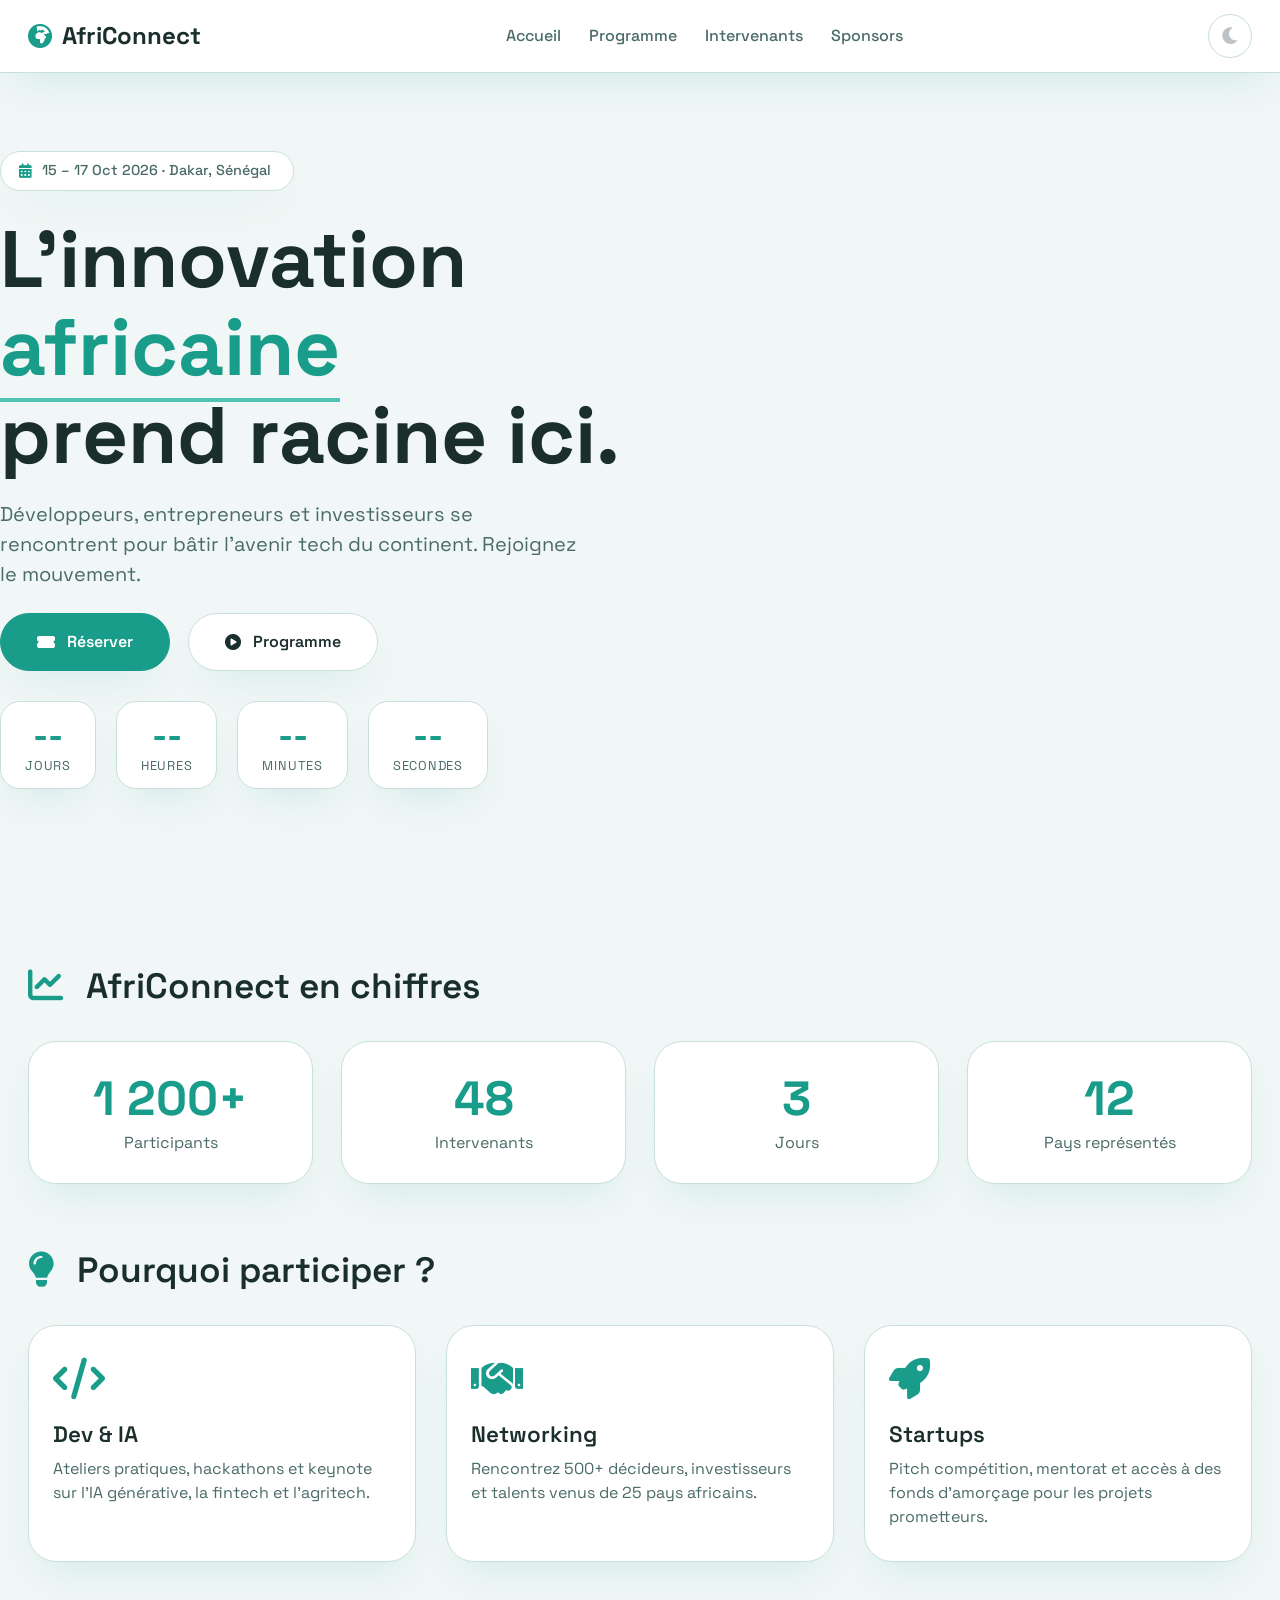
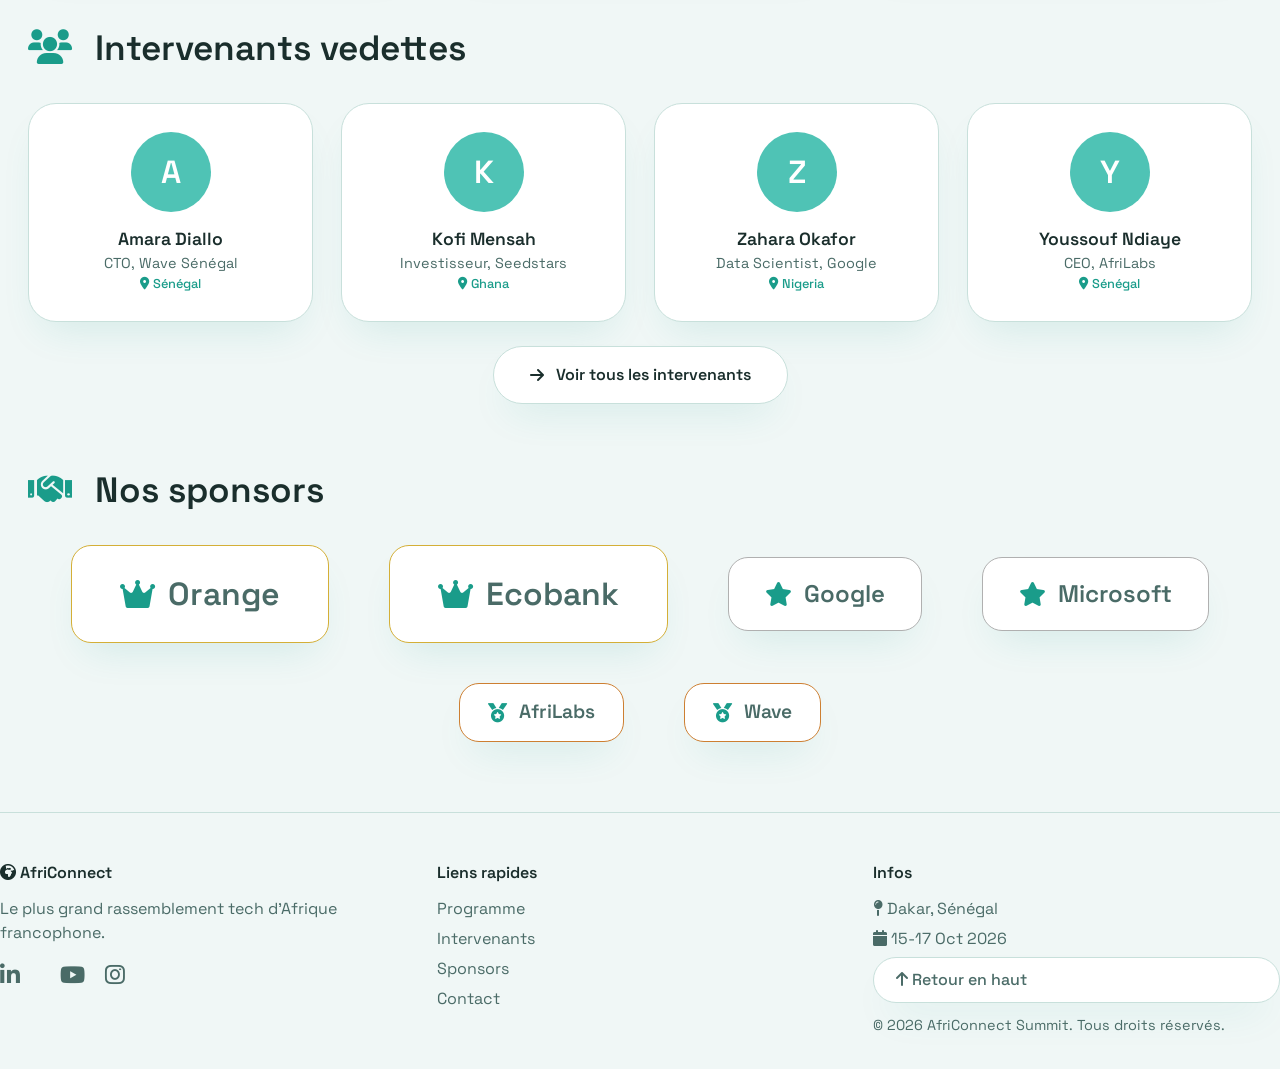
==== index.html @ 30c9c3df "Initialisation du projet - structure HTML et CSS de base" ====
<!DOCTYPE html>
<html lang="fr">
<head>
    <meta charset="UTF-8" />
    <meta name="viewport" content="width=device-width, initial-scale=1.0" />
    <title>AfriConnect Summit 2026 · Accueil</title>
    <!-- Google Fonts expressive -->
    <link rel="preconnect" href="https://fonts.googleapis.com" />
    <link rel="preconnect" href="https://fonts.gstatic.com" crossorigin />
    <link href="https://fonts.googleapis.com/css2?family=Space+Grotesk:wght@400;500;600;700&display=swap" rel="stylesheet" />
    <!-- Font Awesome 6 -->
    <link rel="stylesheet" href="https://cdnjs.cloudflare.com/ajax/libs/font-awesome/6.0.0-beta3/css/all.min.css" />
    <!-- CSS séparé -->
    <link rel="stylesheet" href="css/style.css" />
</head>
<body>

    <!-- NAVBAR FIXE  -->
    <header class="navbar">
        <a href="#" class="logo"><i class="fas fa-globe-africa"></i> AfriConnect</a>
        <input type="checkbox" id="menu-toggle" class="menu-toggle" />
        <label for="menu-toggle" class="hamburger" aria-label="Menu">
            <i class="fas fa-bars"></i>
        </label>
        <div class="nav-links" id="navLinks">
            <a href="index.html">Accueil</a>
            <a href="#">Programme</a>
            <a href="intervenants.html">Intervenants</a>
            <a href="#">Sponsors</a>
        </div>
        <div class="nav-right">
            <label class="theme-toggle" aria-label="Thème">
                <input type="checkbox" id="themeCheckbox" />
                <i class="fas fa-moon"></i>
                <i class="fas fa-sun"></i>
            </label>
        </div>
    </header>

    <!--  HERO PLEIN ÉCRAN  -->
    <section class="hero container" id="hero">
        <div class="hero-content">
            <div class="hero-badge">
                <i class="fas fa-calendar-alt"></i> 15 – 17 Oct 2026 · Dakar, Sénégal
            </div>
            <h1>L'innovation <span>africaine</span><br />prend racine ici.</h1>
            <p>Développeurs, entrepreneurs et investisseurs se rencontrent pour bâtir l'avenir tech du continent. Rejoignez le mouvement.</p>
            <div class="hero-actions">
                <a href="#" class="btn btn-primary"><i class="fas fa-ticket-alt"></i> Réserver</a>
                <a href="#" class="btn btn-outline"><i class="fas fa-play-circle"></i> Programme</a>
            </div>
           
            <div class="countdown" id="countdown">
                <div class="countdown-item">
                    <span class="number" id="days">--</span>
                    <div class="label">Jours</div>
                </div>
                <div class="countdown-item">
                    <span class="number" id="hours">--</span>
                    <div class="label">Heures</div>
                </div>
                <div class="countdown-item">
                    <span class="number" id="minutes">--</span>
                    <div class="label">Minutes</div>
                </div>
                <div class="countdown-item">
                    <span class="number" id="seconds">--</span>
                    <div class="label">Secondes</div>
                </div>
            </div>
        </div>
    </section>

    <!--  CHIFFRES CLÉS  -->
    <section class="container fade-section" id="stats">
        <h2 class="section-title"><i class="fas fa-chart-line"></i> AfriConnect en chiffres</h2>
        <div class="stats-grid">
            <div class="stat-card">
                <div class="stat-number">1 200+</div>
                <div class="stat-label">Participants</div>
            </div>
            <div class="stat-card">
                <div class="stat-number">48</div>
                <div class="stat-label">Intervenants</div>
            </div>
            <div class="stat-card">
                <div class="stat-number">3</div>
                <div class="stat-label">Jours</div>
            </div>
            <div class="stat-card">
                <div class="stat-number">12</div>
                <div class="stat-label">Pays représentés</div>
            </div>
        </div>
    </section>

    <!--  POURQUOI PARTICIPER  -->
    <section class="container fade-section" id="pourquoi">
        <h2 class="section-title"><i class="fas fa-lightbulb"></i> Pourquoi participer ?</h2>
        <div class="flex-3">
            <div class="arg">
                <i class="fas fa-code"></i>
                <h3>Dev & IA</h3>
                <p>Ateliers pratiques, hackathons et keynote sur l'IA générative, la fintech et l'agritech.</p>
            </div>
            <div class="arg">
                <i class="fas fa-handshake"></i>
                <h3>Networking</h3>
                <p>Rencontrez 500+ décideurs, investisseurs et talents venus de 25 pays africains.</p>
            </div>
            <div class="arg">
                <i class="fas fa-rocket"></i>
                <h3>Startups</h3>
                <p>Pitch compétition, mentorat et accès à des fonds d'amorçage pour les projets prometteurs.</p>
            </div>
        </div>
    </section>

    <!--  INTERVENANTS VEDETTES  -->
    <section class="container fade-section" id="speakers">
        <h2 class="section-title"><i class="fas fa-users"></i> Intervenants vedettes</h2>
        <div class="speakers-grid">
            <div class="speaker-card">
                <div class="avatar">A</div>
                <h4>Amara Diallo</h4>
                <div class="title">CTO, Wave Sénégal</div>
                <div class="country"><i class="fas fa-map-marker-alt"></i> Sénégal</div>
            </div>
            <div class="speaker-card">
                <div class="avatar">K</div>
                <h4>Kofi Mensah</h4>
                <div class="title">Investisseur, Seedstars</div>
                <div class="country"><i class="fas fa-map-marker-alt"></i> Ghana</div>
            </div>
            <div class="speaker-card">
                <div class="avatar">Z</div>
                <h4>Zahara Okafor</h4>
                <div class="title">Data Scientist, Google</div>
                <div class="country"><i class="fas fa-map-marker-alt"></i> Nigeria</div>
            </div>
            <div class="speaker-card">
                <div class="avatar">Y</div>
                <h4>Youssouf Ndiaye</h4>
                <div class="title">CEO, AfriLabs</div>
                <div class="country"><i class="fas fa-map-marker-alt"></i> Sénégal</div>
            </div>
        </div>
        <div class="btn-center">
            <a href="intervenants.html" class="btn btn-outline"><i class="fas fa-arrow-right"></i> Voir tous les intervenants</a>
        </div>
    </section>

    <!--  SPONSORS  -->
    <section class="container fade-section" id="sponsors">
        <h2 class="section-title"><i class="fas fa-handshake"></i> Nos sponsors</h2>
        <div class="sponsors-tier">
            <div class="sponsor gold"><i class="fas fa-crown"></i> Orange</div>
            <div class="sponsor gold"><i class="fas fa-crown"></i> Ecobank</div>
            <div class="sponsor silver"><i class="fas fa-star"></i> Google</div>
            <div class="sponsor silver"><i class="fas fa-star"></i> Microsoft</div>
            <div class="sponsor bronze"><i class="fas fa-medal"></i> AfriLabs</div>
            <div class="sponsor bronze"><i class="fas fa-medal"></i> Wave</div>
        </div>
    </section>

    <!--  FOOTER  -->
    <footer class="container footer">
        <div class="footer-col">
            <h4><i class="fas fa-globe-africa" style="color: var(--accent);"></i> AfriConnect</h4>
            <p>Le plus grand rassemblement tech d'Afrique francophone.</p>
            <div class="footer-socials">
                <a href="#" aria-label="LinkedIn"><i class="fab fa-linkedin-in"></i></a>
                <a href="#" aria-label="Twitter"><i class="fab fa-x-twitter"></i></a>
                <a href="#" aria-label="YouTube"><i class="fab fa-youtube"></i></a>
                <a href="#" aria-label="Instagram"><i class="fab fa-instagram"></i></a>
            </div>
        </div>
        <div class="footer-col">
            <h4>Liens rapides</h4>
            <a href="#">Programme</a>
            <a href="intervenants.html">Intervenants</a>
            <a href="#">Sponsors</a>
            <a href="#">Contact</a>
        </div>
        <div class="footer-col">
            <h4>Infos</h4>
            <p><i class="fas fa-map-pin"></i> Dakar, Sénégal</p>
            <p><i class="fas fa-calendar"></i> 15-17 Oct 2026</p>
            <a href="#hero" class="back-top"><i class="fas fa-arrow-up"></i> Retour en haut</a>
            <div class="copyright">© 2026 AfriConnect Summit. Tous droits réservés.</div>
        </div>
    </footer>

</body>
</html>
---- css/style.css ----
/* ============================================
   AFRICONNECT SUMMIT 2026 - STYLE GLOBAL
   Couleurs aqua / turquoise
   ============================================ */

/* --------------------------------------------
   RESET & VARIABLES
   -------------------------------------------- */

* {
    margin: 0;
    padding: 0;
    box-sizing: border-box;
}

:root {
    --bg: #f0f7f6;
    --blanc: #ffffff;
    --texte: #1a2e2c;
    --texte-clair: #4a6b67;
    --aqua: #1a9c8a;
    --aqua-clair: #4fc3b5;
    --aqua-fonce: #0e7a6b;
    --aqua-pale: #b8e6de;
    --bordure: #c8e0db;
    --ombre: 0 20px 40px -16px rgba(26, 156, 138, 0.15);
    --coins: 28px;
}

body:has(#themeCheckbox:checked) {
    --bg: #0d1f1d;
    --blanc: #1a2e2c;
    --texte: #d4f0eb;
    --texte-clair: #8fcbc0;
    --aqua: #4fc3b5;
    --aqua-clair: #7ad6ca;
    --aqua-fonce: #2a9d8f;
    --aqua-pale: #2a5a54;
    --bordure: #2a4a45;
    --ombre: 0 20px 40px -16px rgba(0,0,0,0.6);
}

body:has(#themeCheckbox:checked) .theme-toggle .fa-moon {
    display: none;
}
body:has(#themeCheckbox:not(:checked)) .theme-toggle .fa-sun {
    display: none;
}

html {
    scroll-behavior: smooth;
}

body {
    font-family: 'Space Grotesk', sans-serif;
    background: var(--bg);
    color: var(--texte);
    transition: background 0.3s;
    line-height: 1.5;
}

.container {
    max-width: 1280px;
    margin: 0 auto;
    padding: 0 28px;
}


/* --------------------------------------------
   NAVBAR (fixe)
   -------------------------------------------- */

.navbar {
    position: fixed;
    top: 0;
    left: 0;
    width: 100%;
    background: var(--blanc);
    border-bottom: 1px solid var(--bordure);
    box-shadow: var(--ombre);
    z-index: 999;
    padding: 14px 28px;
    display: flex;
    justify-content: space-between;
    align-items: center;
    flex-wrap: wrap;
    gap: 12px;
}

.navbar .logo {
    font-weight: 700;
    font-size: 1.5rem;
    display: flex;
    align-items: center;
    gap: 10px;
    color: var(--texte);
    text-decoration: none;
}

.navbar .logo i {
    color: var(--aqua);
}

.nav-links {
    display: flex;
    gap: 28px;
    font-weight: 500;
}

.nav-links a {
    text-decoration: none;
    color: var(--texte-clair);
    transition: 0.2s;
    position: relative;
}

.nav-links a::after {
    content: '';
    position: absolute;
    bottom: -4px;
    left: 0;
    width: 0;
    height: 2px;
    background: var(--aqua);
    transition: 0.25s;
}

.nav-links a:hover {
    color: var(--texte);
}

.nav-links a:hover::after {
    width: 100%;
}

.nav-links a.active {
    color: var(--aqua);
}

.nav-links a.active::after {
    width: 100%;
}

.nav-right {
    display: flex;
    align-items: center;
    gap: 16px;
}

.menu-toggle {
    display: none;
}

.hamburger {
    display: none;
    font-size: 1.6rem;
    cursor: pointer;
    color: var(--texte);
    background: none;
    border: none;
}

.menu-toggle:checked ~ .nav-links {
    display: flex;
}

.theme-toggle {
    background: var(--blanc);
    border: 1px solid var(--bordure);
    border-radius: 60px;
    width: 44px;
    height: 44px;
    font-size: 1.2rem;
    display: flex;
    align-items: center;
    justify-content: center;
    cursor: pointer;
    color: var(--texte);
    transition: 0.2s;
    box-shadow: var(--ombre);
    position: relative;
}

.theme-toggle:hover {
    transform: scale(0.92);
}

.theme-toggle input {
    position: absolute;
    opacity: 0;
    width: 0;
    height: 0;
}

.theme-toggle .fa-sun {
    color: #f39c12;
}
.theme-toggle .fa-moon {
    color: #bdc3c7;
}


/* --------------------------------------------
   BOUTONS
   -------------------------------------------- */

.btn {
    background: var(--blanc);
    border: 1px solid var(--bordure);
    padding: 16px 36px;
    border-radius: 80px;
    font-weight: 600;
    font-size: 1rem;
    color: var(--texte);
    text-decoration: none;
    display: inline-flex;
    align-items: center;
    gap: 12px;
    transition: 0.2s;
    box-shadow: var(--ombre);
    cursor: pointer;
}

.btn-primary {
    background: var(--aqua);
    border-color: var(--aqua);
    color: #fff;
}

.btn-primary:hover {
    background: var(--aqua-clair);
    transform: translateY(-3px);
}

.btn-outline:hover {
    background: var(--blanc);
    border-color: var(--aqua);
    color: var(--aqua);
    transform: translateY(-3px);
}

.btn-full {
    width: 100%;
    justify-content: center;
}

.btn-center {
    text-align: center;
    margin: 12px 0 20px;
}


/* --------------------------------------------
   HERO INTERNE (pages programme, intervenants, contact)
   -------------------------------------------- */

.inner-hero {
    padding: 120px 0 50px;
    background: var(--blanc);
    border-bottom: 1px solid var(--bordure);
    margin-bottom: 20px;
}

.inner-hero h1 {
    font-size: clamp(2.4rem, 6vw, 3.6rem);
    font-weight: 700;
    margin: 12px 0 8px;
}

.inner-hero h1 span {
    color: var(--aqua);
}

.inner-hero p {
    font-size: 1.1rem;
    color: var(--texte-clair);
    max-width: 600px;
}

.breadcrumb {
    display: flex;
    align-items: center;
    gap: 8px;
    font-size: 0.9rem;
    color: var(--texte-clair);
    margin-bottom: 12px;
}

.breadcrumb a {
    color: var(--aqua);
    text-decoration: none;
}

.breadcrumb a:hover {
    text-decoration: underline;
}


/* --------------------------------------------
   TITRES DE SECTIONS
   -------------------------------------------- */

.section-title {
    font-size: 2.2rem;
    font-weight: 600;
    margin: 60px 0 28px;
}

.section-title i {
    color: var(--aqua);
    margin-right: 14px;
}


/* --------------------------------------------
   ANIMATIONS
   -------------------------------------------- */

.section-fade {
    opacity: 0;
    transform: translateY(20px);
    animation: fadeInScroll 0.7s ease forwards;
}

.section-fade:nth-child(1) { animation-delay: 0.1s; }
.section-fade:nth-child(2) { animation-delay: 0.2s; }
.section-fade:nth-child(3) { animation-delay: 0.3s; }
.section-fade:nth-child(4) { animation-delay: 0.4s; }
.section-fade:nth-child(5) { animation-delay: 0.5s; }

@keyframes fadeInScroll {
    0% { opacity: 0; transform: translateY(20px); }
    100% { opacity: 1; transform: translateY(0); }
}


/* --------------------------------------------
   FOOTER
   -------------------------------------------- */

.footer {
    margin-top: 70px;
    padding: 48px 0 32px;
    border-top: 1px solid var(--bordure);
    display: flex;
    flex-wrap: wrap;
    justify-content: space-between;
    gap: 30px;
}

.footer-col {
    flex: 1 1 180px;
}

.footer-col h4 {
    font-weight: 600;
    margin-bottom: 12px;
}

.footer-col a,
.footer-col p {
    color: var(--texte-clair);
    text-decoration: none;
    display: block;
    margin: 6px 0;
    transition: 0.2s;
}

.footer-col a:hover {
    color: var(--aqua);
}

.footer-socials {
    display: flex;
    gap: 20px;
    font-size: 1.4rem;
    margin-top: 8px;
}

.footer-socials a {
    color: var(--texte-clair);
    transition: 0.2s;
}

.footer-socials a:hover {
    color: var(--aqua);
    transform: translateY(-2px);
}

.back-top {
    display: inline-block;
    margin-top: 12px;
    background: var(--blanc);
    border: 1px solid var(--bordure);
    border-radius: 60px;
    padding: 10px 22px;
    font-weight: 500;
    color: var(--texte);
    text-decoration: none;
    box-shadow: var(--ombre);
    transition: 0.2s;
}

.back-top:hover {
    background: var(--aqua);
    color: #fff;
    border-color: var(--aqua);
}

.copyright {
    color: var(--texte-clair);
    font-size: 0.9rem;
    margin-top: 12px;
}


/* ============================================
   PAGE ACCUEIL (index.html)
   ============================================ */

.hero {
    min-height: 100vh;
    display: flex;
    align-items: center;
    padding: 100px 0 60px;
    animation: fadeInUp 0.9s ease forwards;
}

@keyframes fadeInUp {
    0% { opacity: 0; transform: translateY(30px); }
    100% { opacity: 1; transform: translateY(0); }
}

.hero-content {
    max-width: 820px;
}

.hero-badge {
    display: inline-flex;
    align-items: center;
    gap: 10px;
    background: var(--blanc);
    border: 1px solid var(--bordure);
    border-radius: 60px;
    padding: 8px 22px 8px 18px;
    font-weight: 500;
    font-size: 0.9rem;
    color: var(--texte-clair);
    box-shadow: var(--ombre);
    margin-bottom: 24px;
}

.hero-badge i {
    color: var(--aqua);
}

.hero h1 {
    font-size: clamp(2.8rem, 9vw, 5rem);
    font-weight: 700;
    line-height: 1.1;
}

.hero h1 span {
    color: var(--aqua);
    border-bottom: 4px solid var(--aqua-clair);
}

.hero p {
    font-size: 1.25rem;
    color: var(--texte-clair);
    max-width: 580px;
    margin: 20px 0 24px;
}

.hero-actions {
    display: flex;
    flex-wrap: wrap;
    gap: 18px;
    margin-bottom: 30px;
}

.countdown {
    display: flex;
    gap: 20px;
    flex-wrap: wrap;
    margin-top: 8px;
}

.countdown-item {
    background: var(--blanc);
    border: 1px solid var(--bordure);
    border-radius: 20px;
    padding: 12px 24px;
    min-width: 80px;
    text-align: center;
    box-shadow: var(--ombre);
}

.countdown-item .number {
    font-size: 2.2rem;
    font-weight: 700;
    color: var(--aqua);
    line-height: 1.2;
}

.countdown-item .label {
    font-size: 0.8rem;
    text-transform: uppercase;
    letter-spacing: 0.06em;
    color: var(--texte-clair);
}

.stats-grid {
    display: grid;
    grid-template-columns: repeat(auto-fit, minmax(160px, 1fr));
    gap: 28px;
    margin: 20px 0 40px;
}

.stat-card {
    background: var(--blanc);
    border-radius: var(--coins);
    padding: 28px 16px;
    text-align: center;
    border: 1px solid var(--bordure);
    box-shadow: var(--ombre);
    transition: 0.2s;
}

.stat-card:hover {
    border-color: var(--aqua-clair);
    transform: translateY(-4px);
}

.stat-number {
    font-size: 3rem;
    font-weight: 700;
    color: var(--aqua);
    line-height: 1.2;
}

.stat-label {
    font-size: 1rem;
    color: var(--texte-clair);
    margin-top: 4px;
}

.flex-3 {
    display: flex;
    flex-wrap: wrap;
    gap: 30px;
    margin: 16px 0 30px;
}

.flex-3 .arg {
    flex: 1 1 220px;
    background: var(--blanc);
    border-radius: var(--coins);
    padding: 32px 24px;
    border: 1px solid var(--bordure);
    box-shadow: var(--ombre);
    transition: 0.25s;
}

.flex-3 .arg:hover {
    transform: translateY(-6px);
    border-color: var(--aqua-clair);
}

.flex-3 .arg i {
    font-size: 2.6rem;
    color: var(--aqua);
    margin-bottom: 18px;
}

.flex-3 .arg h3 {
    font-size: 1.4rem;
    font-weight: 600;
}

.flex-3 .arg p {
    color: var(--texte-clair);
    margin-top: 6px;
}

.speakers-grid {
    display: grid;
    grid-template-columns: repeat(auto-fit, minmax(180px, 1fr));
    gap: 28px;
    margin: 16px 0 24px;
}

.speaker-card {
    background: var(--blanc);
    border-radius: var(--coins);
    padding: 28px 14px;
    text-align: center;
    border: 1px solid var(--bordure);
    transition: 0.25s;
    box-shadow: var(--ombre);
}

.speaker-card:hover {
    transform: scale(0.96);
    border-color: var(--aqua);
}

.speaker-card .avatar {
    width: 80px;
    height: 80px;
    border-radius: 50%;
    background: var(--aqua-clair);
    margin: 0 auto 14px;
    display: flex;
    align-items: center;
    justify-content: center;
    font-size: 2rem;
    color: #fff;
    font-weight: 600;
}

.speaker-card h4 {
    font-weight: 600;
    font-size: 1.1rem;
}

.speaker-card .title {
    color: var(--texte-clair);
    font-size: 0.9rem;
}

.speaker-card .country {
    font-size: 0.8rem;
    color: var(--aqua);
    font-weight: 500;
}

.sponsors-tier {
    display: flex;
    flex-wrap: wrap;
    align-items: center;
    justify-content: center;
    gap: 40px 60px;
    margin: 20px 0 30px;
}

.sponsor {
    background: var(--blanc);
    border: 1px solid var(--bordure);
    border-radius: 20px;
    padding: 16px 32px;
    box-shadow: var(--ombre);
    font-weight: 600;
    color: var(--texte-clair);
    transition: 0.2s;
    display: flex;
    align-items: center;
    gap: 12px;
}

.sponsor i {
    color: var(--aqua);
}

.sponsor.gold {
    font-size: 2rem;
    padding: 24px 48px;
    border-color: #d4af37;
}

.sponsor.silver {
    font-size: 1.5rem;
    padding: 18px 36px;
    border-color: #b0b0b0;
}

.sponsor.bronze {
    font-size: 1.2rem;
    padding: 14px 28px;
    border-color: #cd7f32;
}

.sponsor:hover {
    transform: scale(1.02);
    border-color: var(--aqua);
}


/* ============================================
   PAGE PROGRAMME (programme.html)
   ============================================ */

.tabs-container {
    margin: 40px 0 20px;
}

.tabs-nav {
    display: flex;
    gap: 8px;
    border-bottom: 2px solid var(--bordure);
    padding-bottom: 4px;
    flex-wrap: wrap;
}

.tab-btn {
    background: none;
    border: none;
    padding: 14px 32px;
    font-family: inherit;
    font-weight: 600;
    font-size: 1rem;
    color: var(--texte-clair);
    cursor: pointer;
    border-radius: 12px 12px 0 0;
    transition: 0.3s;
}

.tab-btn:hover {
    color: var(--texte);
    background: var(--blanc);
}

.tab-btn.active {
    color: var(--aqua);
    background: var(--blanc);
    border-bottom: 3px solid var(--aqua);
}

.tab-content {
    display: none;
    padding: 24px 0;
    animation: fadeTab 0.4s ease;
}

.tab-content.active {
    display: block;
}

@keyframes fadeTab {
    0% { opacity: 0; transform: translateY(10px); }
    100% { opacity: 1; transform: translateY(0); }
}

.day-title {
    font-size: 1.4rem;
    font-weight: 600;
    margin-bottom: 18px;
    color: var(--aqua);
}

.day-title i {
    margin-right: 12px;
}

.schedule {
    width: 100%;
    border-collapse: collapse;
    border-radius: var(--coins);
    overflow: hidden;
    box-shadow: var(--ombre);
}

.schedule thead {
    background: var(--aqua);
    color: #fff;
}

.schedule th {
    padding: 14px 20px;
    text-align: left;
    font-weight: 600;
}

.schedule td {
    padding: 14px 20px;
    border-bottom: 1px solid var(--bordure);
}

.schedule tbody tr:nth-child(even) {
    background: var(--blanc);
}

.schedule tbody tr:nth-child(odd) {
    background: var(--bg);
}

.schedule tbody tr:hover {
    background: var(--aqua-clair);
    color: #fff;
}

.themes-grid {
    display: grid;
    grid-template-columns: repeat(2, 1fr);
    gap: 28px;
    margin: 20px 0 40px;
}

.theme-card {
    background: var(--blanc);
    border-radius: var(--coins);
    padding: 32px 28px;
    border: 1px solid var(--bordure);
    box-shadow: var(--ombre);
    transition: 0.3s;
    text-align: center;
}

.theme-card:hover {
    transform: translateY(-6px);
    border-color: var(--aqua);
}

.theme-card i {
    font-size: 2.8rem;
    color: var(--aqua);
    margin-bottom: 14px;
}

.theme-card h3 {
    font-size: 1.3rem;
    font-weight: 600;
}

.theme-card p {
    color: var(--texte-clair);
    margin-top: 6px;
}


/* ============================================
   PAGE INTERVENANTS (intervenants.html)
   ============================================ */

.filters-container {
    display: flex;
    gap: 12px;
    flex-wrap: wrap;
    margin: 20px 0 32px;
}

.filter-btn {
    background: var(--blanc);
    border: 1px solid var(--bordure);
    padding: 10px 24px;
    border-radius: 60px;
    font-family: inherit;
    font-weight: 500;
    font-size: 0.95rem;
    color: var(--texte-clair);
    cursor: pointer;
    transition: 0.25s;
    box-shadow: var(--ombre);
}

.filter-btn:hover {
    border-color: var(--aqua);
    color: var(--texte);
    transform: translateY(-2px);
}

.filter-btn.active {
    background: var(--aqua);
    border-color: var(--aqua);
    color: #fff;
}

.speakers-grid-full {
    display: grid;
    grid-template-columns: repeat(3, 1fr);
    gap: 28px;
    margin: 16px 0 40px;
}

.speaker-full {
    background: var(--blanc);
    border-radius: var(--coins);
    padding: 32px 20px;
    text-align: center;
    border: 1px solid var(--bordure);
    transition: 0.3s;
    box-shadow: var(--ombre);
}

.speaker-full:hover {
    transform: translateY(-8px);
    box-shadow: 0 30px 50px -20px rgba(26, 156, 138, 0.2);
    border-color: var(--aqua);
}

.speaker-full .avatar-lg {
    width: 100px;
    height: 100px;
    border-radius: 50%;
    background: var(--aqua-clair);
    margin: 0 auto 16px;
    display: flex;
    align-items: center;
    justify-content: center;
    font-size: 2.6rem;
    color: #fff;
    font-weight: 600;
}

.speaker-full h4 {
    font-weight: 600;
    font-size: 1.2rem;
}

.speaker-full .specialite {
    color: var(--texte-clair);
    font-size: 0.95rem;
    margin: 4px 0;
}

.speaker-full .pays {
    font-size: 0.85rem;
    color: var(--aqua);
    font-weight: 500;
}

.speaker-full .pays i {
    margin-right: 6px;
}

.speaker-full .tag {
    display: inline-block;
    margin-top: 10px;
    padding: 4px 16px;
    border-radius: 60px;
    font-size: 0.75rem;
    font-weight: 600;
    background: var(--aqua-clair);
    color: #fff;
}

.speaker-full.hidden {
    display: none;
}


/* ============================================
   PAGE CONTACT (contact.html)
   ============================================ */

.contact-wrapper {
    display: flex;
    gap: 50px;
    margin: 30px 0 20px;
    align-items: flex-start;
}

.form-col {
    flex: 2;
}

.info-col {
    flex: 1.2;
    position: sticky;
    top: 100px;
}

.form-col h2 {
    font-size: 1.8rem;
    font-weight: 600;
    margin-bottom: 24px;
}

.form-col h2 i {
    color: var(--aqua);
    margin-right: 12px;
}

.form-group {
    margin-bottom: 20px;
}

.form-group label {
    display: block;
    font-weight: 500;
    margin-bottom: 6px;
}

.form-group .required {
    color: #e74c3c;
}

.form-group input,
.form-group select,
.form-group textarea {
    width: 100%;
    padding: 14px 18px;
    border: 2px solid var(--bordure);
    border-radius: 16px;
    font-family: inherit;
    font-size: 1rem;
    background: var(--blanc);
    color: var(--texte);
    transition: 0.25s;
    outline: none;
}

.form-group input:focus,
.form-group select:focus,
.form-group textarea:focus {
    border-color: var(--aqua);
    box-shadow: 0 0 0 4px rgba(26, 156, 138, 0.1);
}

.form-group textarea {
    resize: vertical;
    min-height: 100px;
}

.form-group input.error,
.form-group select.error,
.form-group textarea.error {
    border-color: #e74c3c;
}

.form-group input.success,
.form-group select.success,
.form-group textarea.success {
    border-color: #27ae60;
}

.error-msg {
    display: none;
    color: #e74c3c;
    font-size: 0.85rem;
    margin-top: 4px;
}

.error-msg.visible {
    display: block;
}

.success-msg {
    background: #27ae60;
    color: #fff;
    padding: 16px 24px;
    border-radius: 16px;
    margin-top: 16px;
    display: none;
    font-weight: 500;
}

.success-msg i {
    margin-right: 10px;
}

.success-msg.show {
    display: block;
    animation: fadeSuccess 0.5s ease;
}

@keyframes fadeSuccess {
    0% { opacity: 0; transform: scale(0.95); }
    100% { opacity: 1; transform: scale(1); }
}

.info-col h2 {
    font-size: 1.8rem;
    font-weight: 600;
    margin-bottom: 24px;
}

.info-col h2 i {
    color: var(--aqua);
    margin-right: 12px;
}

.info-item {
    display: flex;
    gap: 16px;
    margin-bottom: 20px;
    padding: 16px 20px;
    background: var(--blanc);
    border-radius: var(--coins);
    border: 1px solid var(--bordure);
    box-shadow: var(--ombre);
}

.info-item i {
    font-size: 1.4rem;
    color: var(--aqua);
    width: 30px;
    text-align: center;
    margin-top: 2px;
}

.info-item strong {
    display: block;
    font-weight: 600;
}

.map-container {
    margin-top: 20px;
    border-radius: var(--coins);
    overflow: hidden;
    border: 1px solid var(--bordure);
    box-shadow: var(--ombre);
}

.map-container iframe {
    width: 100%;
    height: 220px;
    border: 0;
    display: block;
}

.faq-container {
    margin: 20px 0 40px;
    display: flex;
    flex-direction: column;
    gap: 12px;
}

.faq-item {
    background: var(--blanc);
    border: 1px solid var(--bordure);
    border-radius: var(--coins);
    overflow: hidden;
    box-shadow: var(--ombre);
    transition: 0.3s;
}

.faq-item:hover {
    border-color: var(--aqua-clair);
}

.faq-item input {
    display: none;
}

.faq-question {
    display: flex;
    justify-content: space-between;
    align-items: center;
    padding: 18px 24px;
    cursor: pointer;
    font-weight: 600;
    font-size: 1.05rem;
    transition: 0.2s;
    user-select: none;
}

.faq-question:hover {
    background: var(--bg);
}

.faq-question i {
    transition: transform 0.3s ease;
    color: var(--aqua);
}

.faq-item input:checked ~ .faq-question i {
    transform: rotate(180deg);
}

.faq-answer {
    max-height: 0;
    overflow: hidden;
    transition: max-height 0.4s ease, padding 0.3s ease;
    padding: 0 24px;
    color: var(--texte-clair);
}

.faq-item input:checked ~ .faq-answer {
    max-height: 200px;
    padding: 0 24px 20px;
}


/* ============================================
   RESPONSIVE (toutes les pages)
   ============================================ */

@media (max-width: 768px) {
    .hamburger {
        display: block;
    }
    .nav-links {
        display: none;
        flex-direction: column;
        align-items: center;
        gap: 12px;
        width: 100%;
        padding: 12px 0 6px;
        order: 3;
    }
    .menu-toggle:checked ~ .nav-links {
        display: flex;
    }
    .navbar {
        flex-wrap: wrap;
    }
    .nav-right {
        margin-left: auto;
    }
    .inner-hero {
        padding: 100px 0 35px;
    }
    .section-title {
        font-size: 1.8rem;
        margin: 40px 0 20px;
    }

    .themes-grid {
        grid-template-columns: 1fr;
    }
    .tab-btn {
        padding: 10px 20px;
        font-size: 0.9rem;
        flex: 1;
        text-align: center;
    }
    .schedule {
        font-size: 0.85rem;
    }
    .schedule th,
    .schedule td {
        padding: 10px 12px;
    }

    .contact-wrapper {
        flex-direction: column;
    }
    .info-col {
        position: static;
        width: 100%;
    }
    .map-container iframe {
        height: 180px;
    }
}

@media (max-width: 600px) {
    .inner-hero h1 {
        font-size: 2rem;
    }
    .footer {
        flex-direction: column;
        gap: 20px;
    }
    .hero h1 {
        font-size: 2.4rem;
    }
    .countdown-item {
        padding: 8px 16px;
        min-width: 60px;
    }
    .countdown-item .number {
        font-size: 1.6rem;
    }
    .sponsor.gold {
        font-size: 1.4rem;
        padding: 16px 28px;
    }
    .sponsor.silver {
        font-size: 1.2rem;
        padding: 14px 24px;
    }
    .sponsor.bronze {
        font-size: 1rem;
        padding: 12px 20px;
    }

    .schedule {
        font-size: 0.75rem;
    }
    .schedule th,
    .schedule td {
        padding: 8px 8px;
    }
    .schedule td:last-child,
    .schedule th:last-child {
        display: none;
    }

    .speakers-grid-full {
        grid-template-columns: 1fr;
        gap: 20px;
    }
    .speakers-grid {
        grid-template-columns: 1fr;
    }
    .filters-container {
        justify-content: center;
    }
    .filter-btn {
        padding: 8px 16px;
        font-size: 0.85rem;
    }
    .speaker-full .avatar-lg {
        width: 80px;
        height: 80px;
        font-size: 2rem;
    }

    .form-col h2,
    .info-col h2 {
        font-size: 1.4rem;
    }
    .form-group input,
    .form-group select,
    .form-group textarea {
        padding: 12px 14px;
        font-size: 0.95rem;
    }
    .faq-question {
        font-size: 0.95rem;
        padding: 14px 18px;
    }
    .faq-answer {
        font-size: 0.9rem;
    }
    .info-item {
        padding: 12px 16px;
    }
}

@media (max-width: 992px) {
    .speakers-grid-full {
        grid-template-columns: repeat(2, 1fr);
    }
}
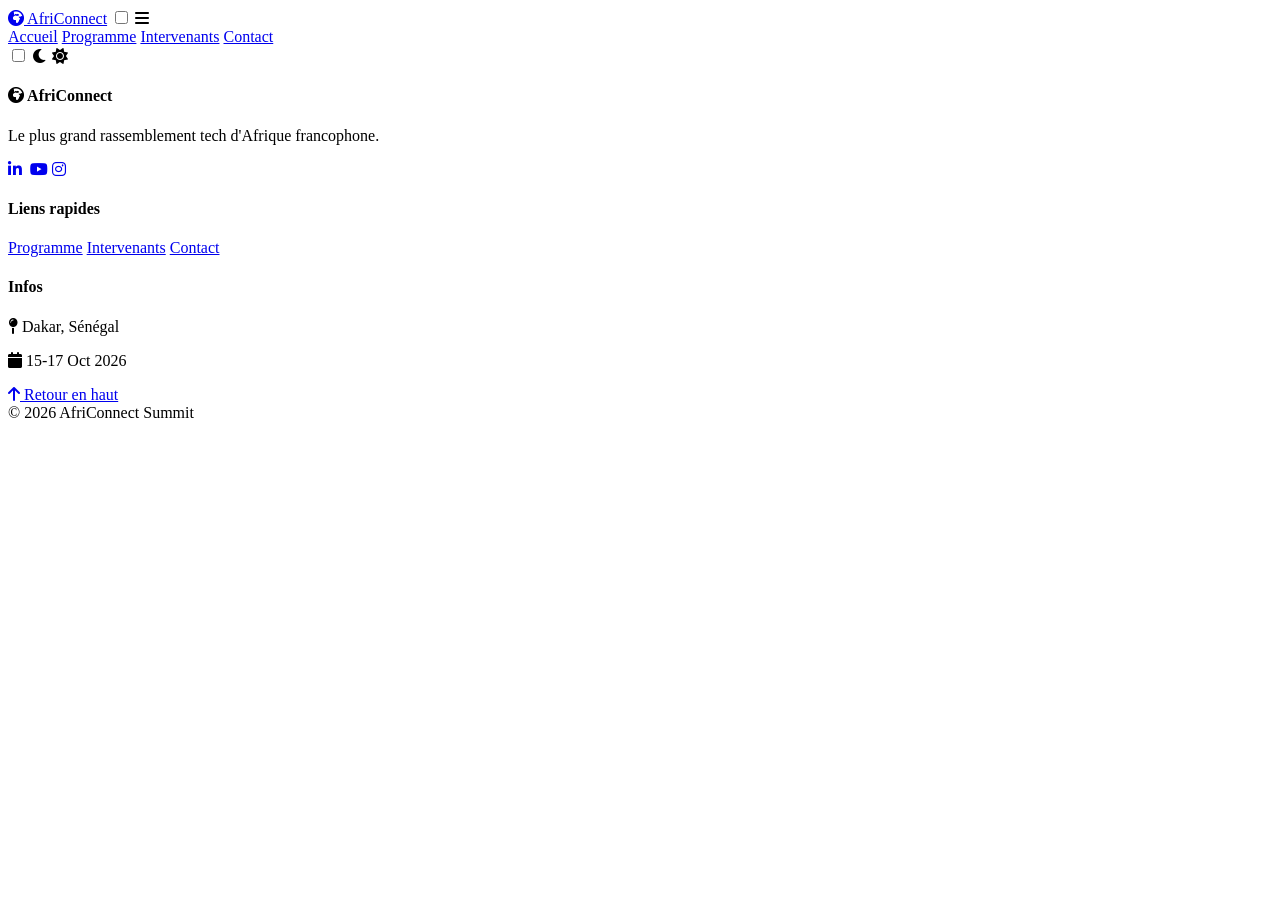
==== commit 6893785e: "Ajout de la navbar scrolled et du menu hamburger amélioré" ====
--- a/index.html
+++ b/index.html
@@ -4,32 +4,27 @@
     <meta charset="UTF-8" />
     <meta name="viewport" content="width=device-width, initial-scale=1.0" />
     <title>AfriConnect Summit 2026 · Accueil</title>
-    <!-- Google Fonts expressive -->
     <link rel="preconnect" href="https://fonts.googleapis.com" />
     <link rel="preconnect" href="https://fonts.gstatic.com" crossorigin />
     <link href="https://fonts.googleapis.com/css2?family=Space+Grotesk:wght@400;500;600;700&display=swap" rel="stylesheet" />
-    <!-- Font Awesome 6 -->
     <link rel="stylesheet" href="https://cdnjs.cloudflare.com/ajax/libs/font-awesome/6.0.0-beta3/css/all.min.css" />
-    <!-- CSS séparé -->
-    <link rel="stylesheet" href="css/style.css" />
+    <link rel="stylesheet" href="style.css" />
 </head>
 <body>
 
-    <!-- NAVBAR FIXE  -->
+    <!-- ===== NAVBAR ===== -->
     <header class="navbar">
-        <a href="#" class="logo"><i class="fas fa-globe-africa"></i> AfriConnect</a>
+        <a href="index.html" class="logo"><i class="fas fa-globe-africa"></i> AfriConnect</a>
         <input type="checkbox" id="menu-toggle" class="menu-toggle" />
-        <label for="menu-toggle" class="hamburger" aria-label="Menu">
-            <i class="fas fa-bars"></i>
-        </label>
-        <div class="nav-links" id="navLinks">
-            <a href="index.html">Accueil</a>
-            <a href="#">Programme</a>
+        <label for="menu-toggle" class="hamburger"><i class="fas fa-bars"></i></label>
+        <div class="nav-links">
+            <a href="index.html" class="active">Accueil</a>
+            <a href="programme.html">Programme</a>
             <a href="intervenants.html">Intervenants</a>
-            <a href="#">Sponsors</a>
+            <a href="contact.html">Contact</a>
         </div>
         <div class="nav-right">
-            <label class="theme-toggle" aria-label="Thème">
+            <label class="theme-toggle">
                 <input type="checkbox" id="themeCheckbox" />
                 <i class="fas fa-moon"></i>
                 <i class="fas fa-sun"></i>
@@ -37,159 +32,48 @@
         </div>
     </header>
 
-    <!--  HERO PLEIN ÉCRAN  -->
-    <section class="hero container" id="hero">
-        <div class="hero-content">
-            <div class="hero-badge">
-                <i class="fas fa-calendar-alt"></i> 15 – 17 Oct 2026 · Dakar, Sénégal
+    <!-- ===== PAGE ACCUEIL ===== -->
+    <main>
+        <section class="hero container">
+            <div class="hero-content">
+                <!-- Contenu à venir -->
             </div>
-            <h1>L'innovation <span>africaine</span><br />prend racine ici.</h1>
-            <p>Développeurs, entrepreneurs et investisseurs se rencontrent pour bâtir l'avenir tech du continent. Rejoignez le mouvement.</p>
-            <div class="hero-actions">
-                <a href="#" class="btn btn-primary"><i class="fas fa-ticket-alt"></i> Réserver</a>
-                <a href="#" class="btn btn-outline"><i class="fas fa-play-circle"></i> Programme</a>
-            </div>
-           
-            <div class="countdown" id="countdown">
-                <div class="countdown-item">
-                    <span class="number" id="days">--</span>
-                    <div class="label">Jours</div>
-                </div>
-                <div class="countdown-item">
-                    <span class="number" id="hours">--</span>
-                    <div class="label">Heures</div>
-                </div>
-                <div class="countdown-item">
-                    <span class="number" id="minutes">--</span>
-                    <div class="label">Minutes</div>
-                </div>
-                <div class="countdown-item">
-                    <span class="number" id="seconds">--</span>
-                    <div class="label">Secondes</div>
-                </div>
-            </div>
-        </div>
-    </section>
+        </section>
+        <section class="container section-fade">
+            <!-- Contenu à venir -->
+        </section>
+        <section class="container section-fade">
+            <!-- Contenu à venir -->
+        </section>
+    </main>
 
-    <!--  CHIFFRES CLÉS  -->
-    <section class="container fade-section" id="stats">
-        <h2 class="section-title"><i class="fas fa-chart-line"></i> AfriConnect en chiffres</h2>
-        <div class="stats-grid">
-            <div class="stat-card">
-                <div class="stat-number">1 200+</div>
-                <div class="stat-label">Participants</div>
-            </div>
-            <div class="stat-card">
-                <div class="stat-number">48</div>
-                <div class="stat-label">Intervenants</div>
-            </div>
-            <div class="stat-card">
-                <div class="stat-number">3</div>
-                <div class="stat-label">Jours</div>
-            </div>
-            <div class="stat-card">
-                <div class="stat-number">12</div>
-                <div class="stat-label">Pays représentés</div>
-            </div>
-        </div>
-    </section>
-
-    <!--  POURQUOI PARTICIPER  -->
-    <section class="container fade-section" id="pourquoi">
-        <h2 class="section-title"><i class="fas fa-lightbulb"></i> Pourquoi participer ?</h2>
-        <div class="flex-3">
-            <div class="arg">
-                <i class="fas fa-code"></i>
-                <h3>Dev & IA</h3>
-                <p>Ateliers pratiques, hackathons et keynote sur l'IA générative, la fintech et l'agritech.</p>
-            </div>
-            <div class="arg">
-                <i class="fas fa-handshake"></i>
-                <h3>Networking</h3>
-                <p>Rencontrez 500+ décideurs, investisseurs et talents venus de 25 pays africains.</p>
-            </div>
-            <div class="arg">
-                <i class="fas fa-rocket"></i>
-                <h3>Startups</h3>
-                <p>Pitch compétition, mentorat et accès à des fonds d'amorçage pour les projets prometteurs.</p>
-            </div>
-        </div>
-    </section>
-
-    <!--  INTERVENANTS VEDETTES  -->
-    <section class="container fade-section" id="speakers">
-        <h2 class="section-title"><i class="fas fa-users"></i> Intervenants vedettes</h2>
-        <div class="speakers-grid">
-            <div class="speaker-card">
-                <div class="avatar">A</div>
-                <h4>Amara Diallo</h4>
-                <div class="title">CTO, Wave Sénégal</div>
-                <div class="country"><i class="fas fa-map-marker-alt"></i> Sénégal</div>
-            </div>
-            <div class="speaker-card">
-                <div class="avatar">K</div>
-                <h4>Kofi Mensah</h4>
-                <div class="title">Investisseur, Seedstars</div>
-                <div class="country"><i class="fas fa-map-marker-alt"></i> Ghana</div>
-            </div>
-            <div class="speaker-card">
-                <div class="avatar">Z</div>
-                <h4>Zahara Okafor</h4>
-                <div class="title">Data Scientist, Google</div>
-                <div class="country"><i class="fas fa-map-marker-alt"></i> Nigeria</div>
-            </div>
-            <div class="speaker-card">
-                <div class="avatar">Y</div>
-                <h4>Youssouf Ndiaye</h4>
-                <div class="title">CEO, AfriLabs</div>
-                <div class="country"><i class="fas fa-map-marker-alt"></i> Sénégal</div>
-            </div>
-        </div>
-        <div class="btn-center">
-            <a href="intervenants.html" class="btn btn-outline"><i class="fas fa-arrow-right"></i> Voir tous les intervenants</a>
-        </div>
-    </section>
-
-    <!--  SPONSORS  -->
-    <section class="container fade-section" id="sponsors">
-        <h2 class="section-title"><i class="fas fa-handshake"></i> Nos sponsors</h2>
-        <div class="sponsors-tier">
-            <div class="sponsor gold"><i class="fas fa-crown"></i> Orange</div>
-            <div class="sponsor gold"><i class="fas fa-crown"></i> Ecobank</div>
-            <div class="sponsor silver"><i class="fas fa-star"></i> Google</div>
-            <div class="sponsor silver"><i class="fas fa-star"></i> Microsoft</div>
-            <div class="sponsor bronze"><i class="fas fa-medal"></i> AfriLabs</div>
-            <div class="sponsor bronze"><i class="fas fa-medal"></i> Wave</div>
-        </div>
-    </section>
-
-    <!--  FOOTER  -->
+    <!-- ===== FOOTER ===== -->
     <footer class="container footer">
         <div class="footer-col">
-            <h4><i class="fas fa-globe-africa" style="color: var(--accent);"></i> AfriConnect</h4>
+            <h4><i class="fas fa-globe-africa"></i> AfriConnect</h4>
             <p>Le plus grand rassemblement tech d'Afrique francophone.</p>
             <div class="footer-socials">
-                <a href="#" aria-label="LinkedIn"><i class="fab fa-linkedin-in"></i></a>
-                <a href="#" aria-label="Twitter"><i class="fab fa-x-twitter"></i></a>
-                <a href="#" aria-label="YouTube"><i class="fab fa-youtube"></i></a>
-                <a href="#" aria-label="Instagram"><i class="fab fa-instagram"></i></a>
+                <a href="#"><i class="fab fa-linkedin-in"></i></a>
+                <a href="#"><i class="fab fa-x-twitter"></i></a>
+                <a href="#"><i class="fab fa-youtube"></i></a>
+                <a href="#"><i class="fab fa-instagram"></i></a>
             </div>
         </div>
         <div class="footer-col">
             <h4>Liens rapides</h4>
-            <a href="#">Programme</a>
+            <a href="programme.html">Programme</a>
             <a href="intervenants.html">Intervenants</a>
-            <a href="#">Sponsors</a>
-            <a href="#">Contact</a>
+            <a href="contact.html">Contact</a>
         </div>
         <div class="footer-col">
             <h4>Infos</h4>
             <p><i class="fas fa-map-pin"></i> Dakar, Sénégal</p>
             <p><i class="fas fa-calendar"></i> 15-17 Oct 2026</p>
-            <a href="#hero" class="back-top"><i class="fas fa-arrow-up"></i> Retour en haut</a>
-            <div class="copyright">© 2026 AfriConnect Summit. Tous droits réservés.</div>
+            <a href="#" class="back-top"><i class="fas fa-arrow-up"></i> Retour en haut</a>
+            <div class="copyright">© 2026 AfriConnect Summit</div>
         </div>
     </footer>
 
+    <script src="js/main.js"></script>
 </body>
 </html>
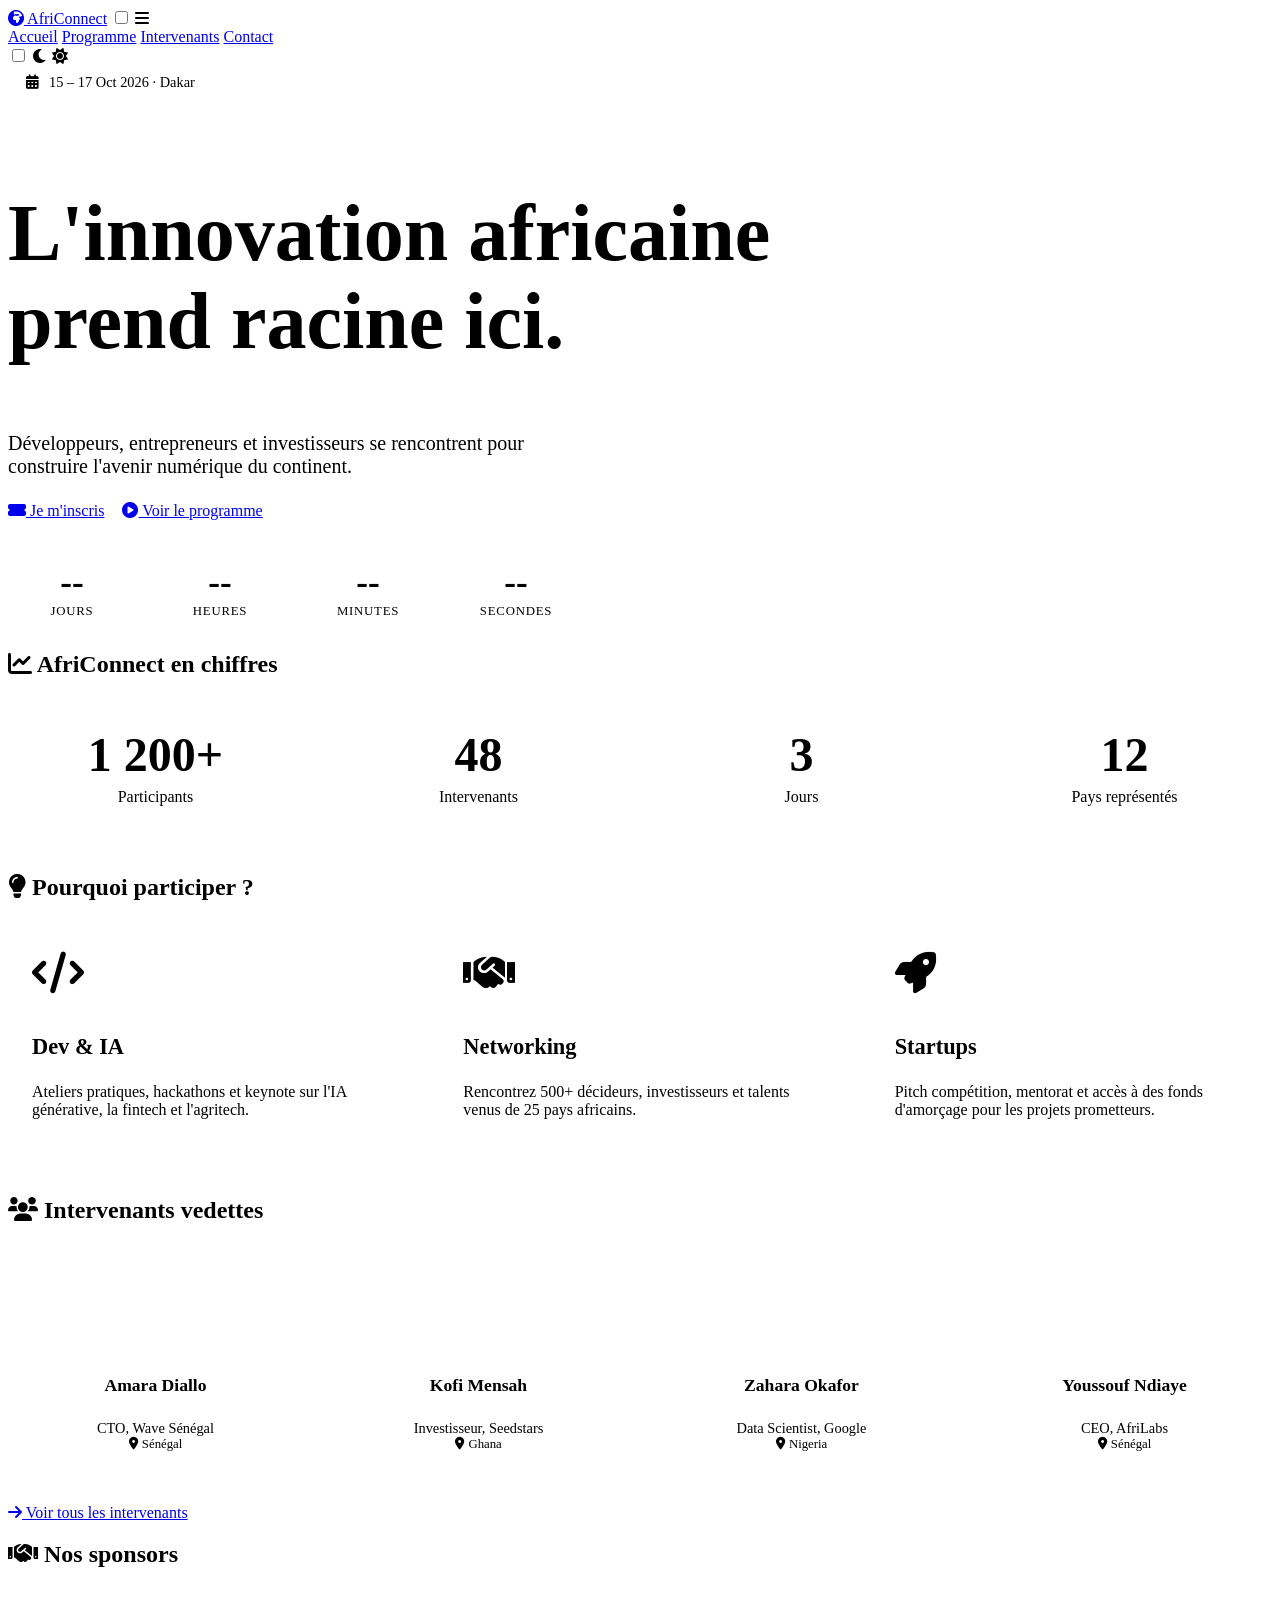
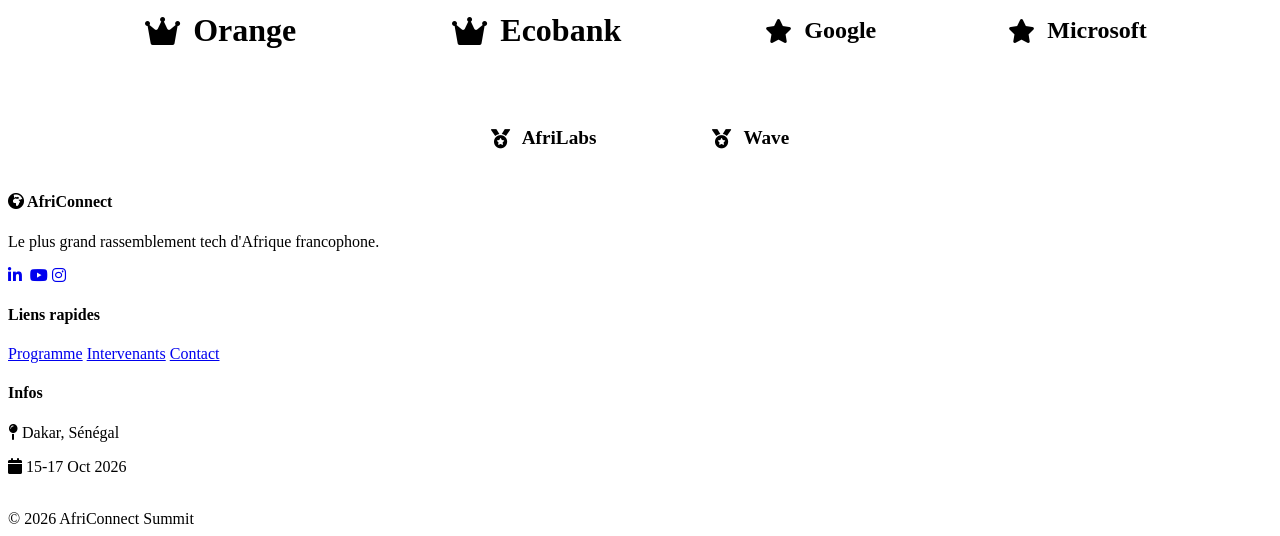
==== commit 18949788: "Ajout des styles CSS pour la page d'accueil - hero, stats, intervenants et sponsors" ====
--- a/index.html
+++ b/index.html
@@ -8,7 +8,7 @@
     <link rel="preconnect" href="https://fonts.gstatic.com" crossorigin />
     <link href="https://fonts.googleapis.com/css2?family=Space+Grotesk:wght@400;500;600;700&display=swap" rel="stylesheet" />
     <link rel="stylesheet" href="https://cdnjs.cloudflare.com/ajax/libs/font-awesome/6.0.0-beta3/css/all.min.css" />
-    <link rel="stylesheet" href="style.css" />
+    <link rel="stylesheet" href="css/style.css" />
 </head>
 <body>
 
@@ -34,17 +34,120 @@
 
     <!-- ===== PAGE ACCUEIL ===== -->
     <main>
+
+        <!-- Section Hero -->
         <section class="hero container">
             <div class="hero-content">
-                <!-- Contenu à venir -->
+                <div class="hero-badge">
+                    <i class="fas fa-calendar-alt"></i> 15 – 17 Oct 2026 · Dakar
+                </div>
+                <h1>L'innovation <span>africaine</span><br />prend racine ici.</h1>
+                <p>Développeurs, entrepreneurs et investisseurs se rencontrent pour construire l'avenir numérique du continent.</p>
+                <div class="hero-actions">
+                    <a href="contact.html" class="btn btn-primary"><i class="fas fa-ticket-alt"></i> Je m'inscris</a>
+                    <a href="programme.html" class="btn btn-outline"><i class="fas fa-play-circle"></i> Voir le programme</a>
+                </div>
+                <div class="countdown">
+                    <div class="countdown-item"><span class="number" id="days">--</span><div class="label">Jours</div></div>
+                    <div class="countdown-item"><span class="number" id="hours">--</span><div class="label">Heures</div></div>
+                    <div class="countdown-item"><span class="number" id="minutes">--</span><div class="label">Minutes</div></div>
+                    <div class="countdown-item"><span class="number" id="seconds">--</span><div class="label">Secondes</div></div>
+                </div>
             </div>
         </section>
+
+        <!-- Section Chiffres clés -->
         <section class="container section-fade">
-            <!-- Contenu à venir -->
+            <h2 class="section-title"><i class="fas fa-chart-line"></i> AfriConnect en chiffres</h2>
+            <div class="stats-grid">
+                <div class="stat-card">
+                    <div class="stat-number">1 200+</div>
+                    <div class="stat-label">Participants</div>
+                </div>
+                <div class="stat-card">
+                    <div class="stat-number">48</div>
+                    <div class="stat-label">Intervenants</div>
+                </div>
+                <div class="stat-card">
+                    <div class="stat-number">3</div>
+                    <div class="stat-label">Jours</div>
+                </div>
+                <div class="stat-card">
+                    <div class="stat-number">12</div>
+                    <div class="stat-label">Pays représentés</div>
+                </div>
+            </div>
         </section>
+
+        <!-- Section Pourquoi participer -->
         <section class="container section-fade">
-            <!-- Contenu à venir -->
+            <h2 class="section-title"><i class="fas fa-lightbulb"></i> Pourquoi participer ?</h2>
+            <div class="flex-3">
+                <div class="arg">
+                    <i class="fas fa-code"></i>
+                    <h3>Dev & IA</h3>
+                    <p>Ateliers pratiques, hackathons et keynote sur l'IA générative, la fintech et l'agritech.</p>
+                </div>
+                <div class="arg">
+                    <i class="fas fa-handshake"></i>
+                    <h3>Networking</h3>
+                    <p>Rencontrez 500+ décideurs, investisseurs et talents venus de 25 pays africains.</p>
+                </div>
+                <div class="arg">
+                    <i class="fas fa-rocket"></i>
+                    <h3>Startups</h3>
+                    <p>Pitch compétition, mentorat et accès à des fonds d'amorçage pour les projets prometteurs.</p>
+                </div>
+            </div>
         </section>
+
+        <!-- Section Intervenants vedettes -->
+        <section class="container section-fade">
+            <h2 class="section-title"><i class="fas fa-users"></i> Intervenants vedettes</h2>
+            <div class="speakers-grid">
+                <div class="speaker-card">
+                    <div class="avatar">A</div>
+                    <h4>Amara Diallo</h4>
+                    <div class="title">CTO, Wave Sénégal</div>
+                    <div class="country"><i class="fas fa-map-marker-alt"></i> Sénégal</div>
+                </div>
+                <div class="speaker-card">
+                    <div class="avatar">K</div>
+                    <h4>Kofi Mensah</h4>
+                    <div class="title">Investisseur, Seedstars</div>
+                    <div class="country"><i class="fas fa-map-marker-alt"></i> Ghana</div>
+                </div>
+                <div class="speaker-card">
+                    <div class="avatar">Z</div>
+                    <h4>Zahara Okafor</h4>
+                    <div class="title">Data Scientist, Google</div>
+                    <div class="country"><i class="fas fa-map-marker-alt"></i> Nigeria</div>
+                </div>
+                <div class="speaker-card">
+                    <div class="avatar">Y</div>
+                    <h4>Youssouf Ndiaye</h4>
+                    <div class="title">CEO, AfriLabs</div>
+                    <div class="country"><i class="fas fa-map-marker-alt"></i> Sénégal</div>
+                </div>
+            </div>
+            <div class="btn-center">
+                <a href="intervenants.html" class="btn btn-outline"><i class="fas fa-arrow-right"></i> Voir tous les intervenants</a>
+            </div>
+        </section>
+
+        <!-- Section Sponsors -->
+        <section class="container section-fade">
+            <h2 class="section-title"><i class="fas fa-handshake"></i> Nos sponsors</h2>
+            <div class="sponsors-tier">
+                <div class="sponsor gold"><i class="fas fa-crown"></i> Orange</div>
+                <div class="sponsor gold"><i class="fas fa-crown"></i> Ecobank</div>
+                <div class="sponsor silver"><i class="fas fa-star"></i> Google</div>
+                <div class="sponsor silver"><i class="fas fa-star"></i> Microsoft</div>
+                <div class="sponsor bronze"><i class="fas fa-medal"></i> AfriLabs</div>
+                <div class="sponsor bronze"><i class="fas fa-medal"></i> Wave</div>
+            </div>
+        </section>
+
     </main>
 
     <!-- ===== FOOTER ===== -->
--- a/css/style.css
+++ b/css/style.css
@@ -0,0 +1,313 @@
+
+
+/* NAVBAR SCROLLED */
+.navbar-scrolled {
+    background: var(--blanc);
+    box-shadow: 0 4px 30px rgba(0, 0, 0, 0.12);
+    transition: 0.3s;
+}
+
+body[data-theme="dark"] .navbar-scrolled {
+    background: var(--blanc);
+    box-shadow: 0 4px 30px rgba(0, 0, 0, 0.5);
+}
+
+/* DARK MODE VIA DATA-THEME */
+[data-theme="dark"] {
+    --bg: #121212;
+    --blanc: #1e1e1e;
+    --texte: #ececec;
+    --texte-clair: #b0b0b0;
+    --bordure: #2e2e2e;
+    --ombre: 0 20px 40px -16px rgba(0, 0, 0, 0.7);
+    --aqua: #4fc3b5;
+    --aqua-clair: #7ad6ca;
+}
+
+[data-theme="dark"] .theme-toggle .fa-moon {
+    display: none;
+}
+[data-theme="dark"] .theme-toggle .fa-sun {
+    display: inline-block;
+}
+[data-theme="light"] .theme-toggle .fa-sun {
+    display: none;
+}
+[data-theme="light"] .theme-toggle .fa-moon {
+    display: inline-block;
+}
+
+.section-fade.visible {
+    opacity: 1;
+    transform: translateY(0);
+}
+
+.back-top {
+    opacity: 0;
+    visibility: hidden;
+    transition: opacity 0.3s ease, visibility 0.3s ease, background 0.2s, color 0.2s;
+}
+
+.back-top.visible {
+    opacity: 1;
+    visibility: visible;
+}
+/* ============================================
+   AJOUTS COMMIT 3 - HERO, STATS, INTERVENANTS
+   ============================================ */
+
+/* HERO */
+.hero-badge {
+    display: inline-flex;
+    align-items: center;
+    gap: 10px;
+    background: var(--blanc);
+    border: 1px solid var(--bordure);
+    border-radius: 60px;
+    padding: 8px 22px 8px 18px;
+    font-weight: 500;
+    font-size: 0.9rem;
+    color: var(--texte-clair);
+    box-shadow: var(--ombre);
+    margin-bottom: 24px;
+}
+
+.hero-badge i {
+    color: var(--aqua);
+}
+
+.hero h1 {
+    font-size: clamp(2.8rem, 9vw, 5rem);
+    font-weight: 700;
+    line-height: 1.1;
+}
+
+.hero h1 span {
+    color: var(--aqua);
+    border-bottom: 4px solid var(--aqua-clair);
+}
+
+.hero p {
+    font-size: 1.25rem;
+    color: var(--texte-clair);
+    max-width: 580px;
+    margin: 20px 0 24px;
+}
+
+.hero-actions {
+    display: flex;
+    flex-wrap: wrap;
+    gap: 18px;
+    margin-bottom: 30px;
+}
+
+/* COUNTDOWN */
+.countdown {
+    display: flex;
+    gap: 20px;
+    flex-wrap: wrap;
+    margin-top: 8px;
+}
+
+.countdown-item {
+    background: var(--blanc);
+    border: 1px solid var(--bordure);
+    border-radius: 20px;
+    padding: 12px 24px;
+    min-width: 80px;
+    text-align: center;
+    box-shadow: var(--ombre);
+}
+
+.countdown-item .number {
+    font-size: 2.2rem;
+    font-weight: 700;
+    color: var(--aqua);
+    line-height: 1.2;
+}
+
+.countdown-item .label {
+    font-size: 0.8rem;
+    text-transform: uppercase;
+    letter-spacing: 0.06em;
+    color: var(--texte-clair);
+}
+
+/* STATS */
+.stats-grid {
+    display: grid;
+    grid-template-columns: repeat(auto-fit, minmax(160px, 1fr));
+    gap: 28px;
+    margin: 20px 0 40px;
+}
+
+.stat-card {
+    background: var(--blanc);
+    border-radius: var(--coins);
+    padding: 28px 16px;
+    text-align: center;
+    border: 1px solid var(--bordure);
+    box-shadow: var(--ombre);
+    transition: 0.2s;
+}
+
+.stat-card:hover {
+    border-color: var(--aqua-clair);
+    transform: translateY(-4px);
+}
+
+.stat-number {
+    font-size: 3rem;
+    font-weight: 700;
+    color: var(--aqua);
+    line-height: 1.2;
+}
+
+.stat-label {
+    font-size: 1rem;
+    color: var(--texte-clair);
+    margin-top: 4px;
+}
+
+/* POURQUOI PARTICIPER */
+.flex-3 {
+    display: flex;
+    flex-wrap: wrap;
+    gap: 30px;
+    margin: 16px 0 30px;
+}
+
+.flex-3 .arg {
+    flex: 1 1 220px;
+    background: var(--blanc);
+    border-radius: var(--coins);
+    padding: 32px 24px;
+    border: 1px solid var(--bordure);
+    box-shadow: var(--ombre);
+    transition: 0.25s;
+}
+
+.flex-3 .arg:hover {
+    transform: translateY(-6px);
+    border-color: var(--aqua-clair);
+}
+
+.flex-3 .arg i {
+    font-size: 2.6rem;
+    color: var(--aqua);
+    margin-bottom: 18px;
+}
+
+.flex-3 .arg h3 {
+    font-size: 1.4rem;
+    font-weight: 600;
+}
+
+.flex-3 .arg p {
+    color: var(--texte-clair);
+    margin-top: 6px;
+}
+
+/* INTERVENANTS (accueil) */
+.speakers-grid {
+    display: grid;
+    grid-template-columns: repeat(auto-fit, minmax(180px, 1fr));
+    gap: 28px;
+    margin: 16px 0 24px;
+}
+
+.speaker-card {
+    background: var(--blanc);
+    border-radius: var(--coins);
+    padding: 28px 14px;
+    text-align: center;
+    border: 1px solid var(--bordure);
+    transition: 0.25s;
+    box-shadow: var(--ombre);
+}
+
+.speaker-card:hover {
+    transform: scale(0.96);
+    border-color: var(--aqua);
+}
+
+.speaker-card .avatar {
+    width: 80px;
+    height: 80px;
+    border-radius: 50%;
+    background: var(--aqua-clair);
+    margin: 0 auto 14px;
+    display: flex;
+    align-items: center;
+    justify-content: center;
+    font-size: 2rem;
+    color: #fff;
+    font-weight: 600;
+}
+
+.speaker-card h4 {
+    font-weight: 600;
+    font-size: 1.1rem;
+}
+
+.speaker-card .title {
+    color: var(--texte-clair);
+    font-size: 0.9rem;
+}
+
+.speaker-card .country {
+    font-size: 0.8rem;
+    color: var(--aqua);
+    font-weight: 500;
+}
+
+/* SPONSORS */
+.sponsors-tier {
+    display: flex;
+    flex-wrap: wrap;
+    align-items: center;
+    justify-content: center;
+    gap: 40px 60px;
+    margin: 20px 0 30px;
+}
+
+.sponsor {
+    background: var(--blanc);
+    border: 1px solid var(--bordure);
+    border-radius: 20px;
+    padding: 16px 32px;
+    box-shadow: var(--ombre);
+    font-weight: 600;
+    color: var(--texte-clair);
+    transition: 0.2s;
+    display: flex;
+    align-items: center;
+    gap: 12px;
+}
+
+.sponsor i {
+    color: var(--aqua);
+}
+
+.sponsor.gold {
+    font-size: 2rem;
+    padding: 24px 48px;
+    border-color: #d4af37;
+}
+
+.sponsor.silver {
+    font-size: 1.5rem;
+    padding: 18px 36px;
+    border-color: #b0b0b0;
+}
+
+.sponsor.bronze {
+    font-size: 1.2rem;
+    padding: 14px 28px;
+    border-color: #cd7f32;
+}
+
+.sponsor:hover {
+    transform: scale(1.02);
+    border-color: var(--aqua);
+}
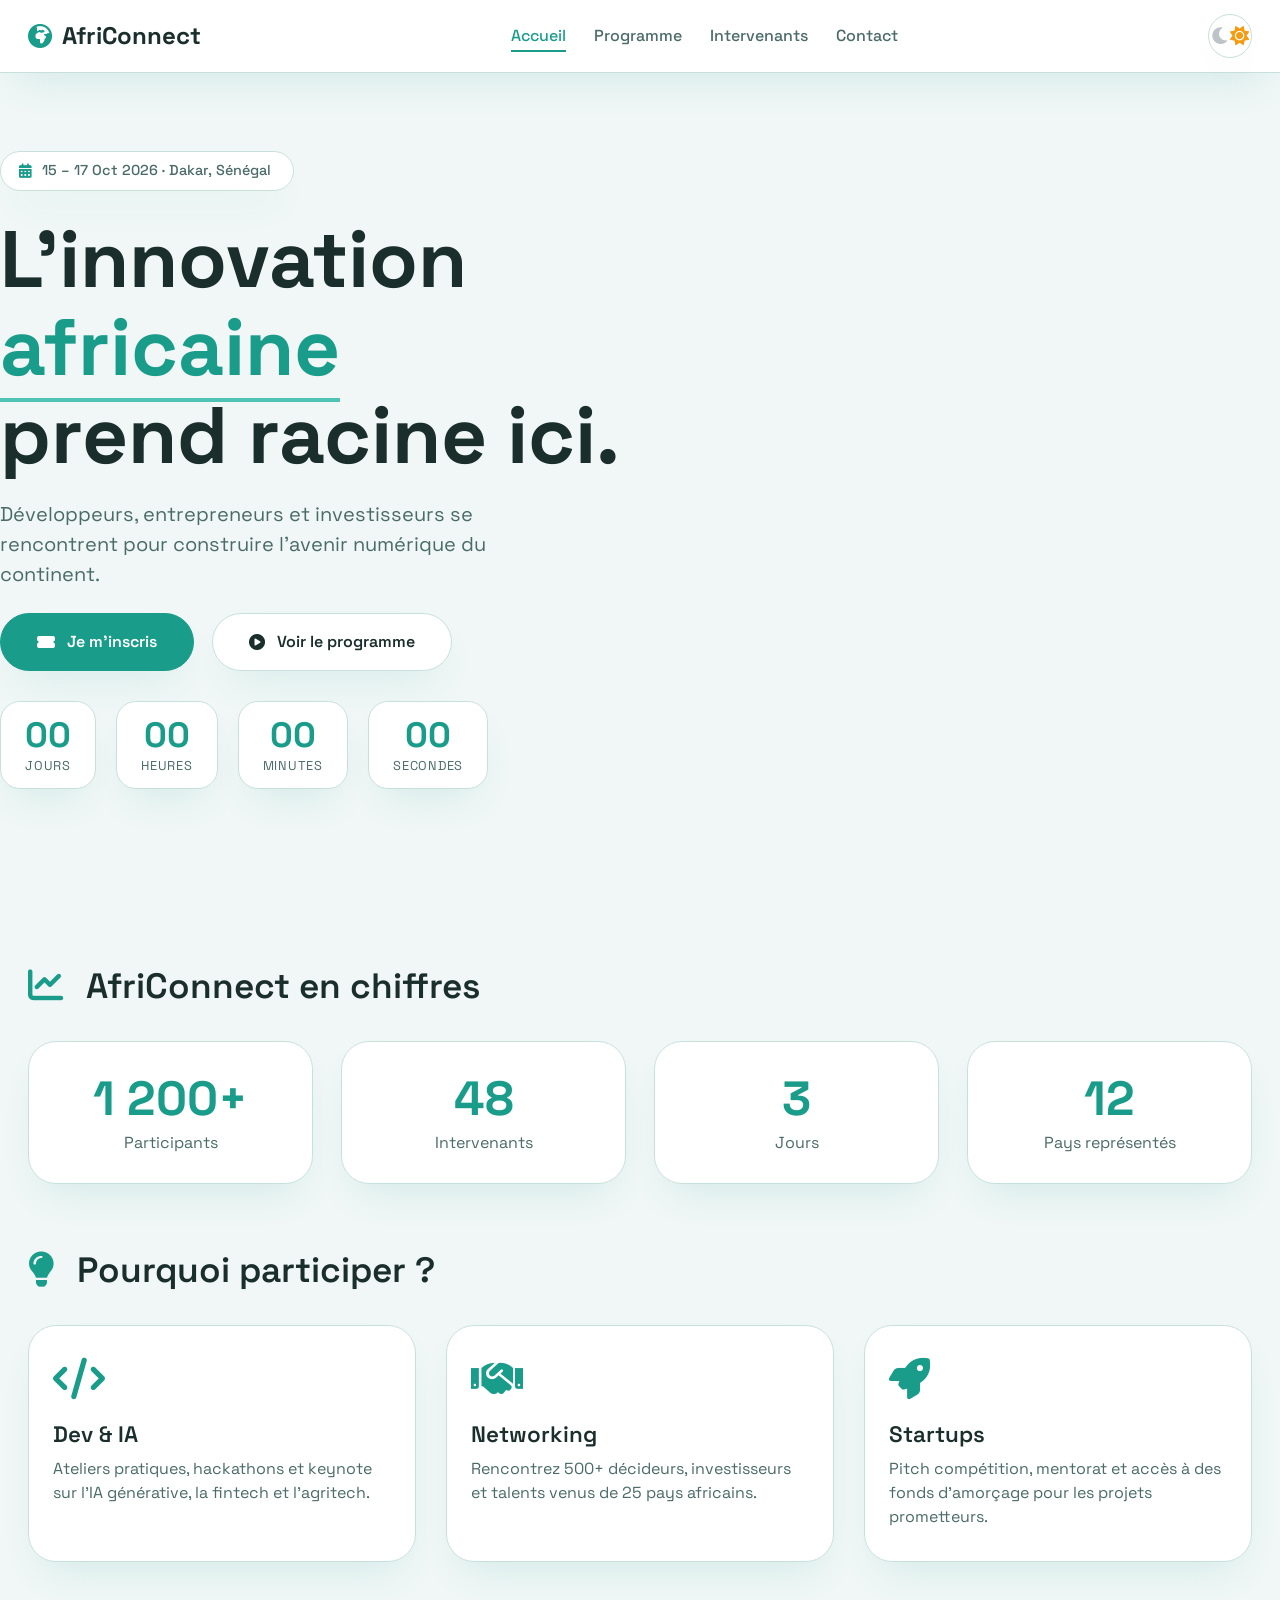
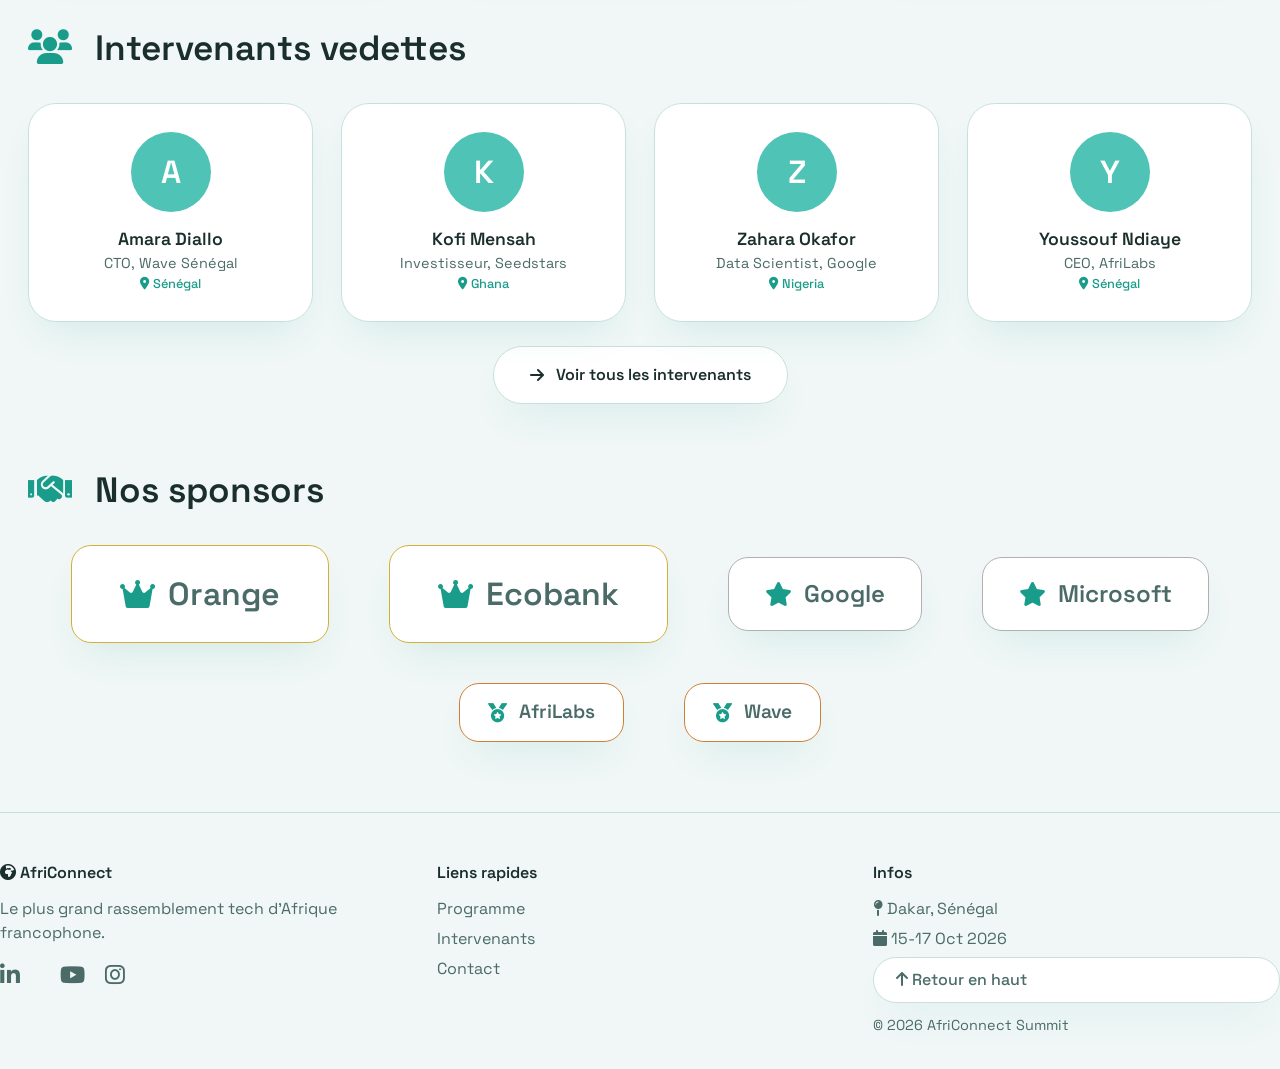
==== commit 19199ae5: "Correction et finalisation de la structure complète de toutes les pages avec CSS et JS" ====
--- a/index.html
+++ b/index.html
@@ -35,11 +35,11 @@
     <!-- ===== PAGE ACCUEIL ===== -->
     <main>
 
-        <!-- Section Hero -->
+        <!-- Hero -->
         <section class="hero container">
             <div class="hero-content">
                 <div class="hero-badge">
-                    <i class="fas fa-calendar-alt"></i> 15 – 17 Oct 2026 · Dakar
+                    <i class="fas fa-calendar-alt"></i> 15 – 17 Oct 2026 · Dakar, Sénégal
                 </div>
                 <h1>L'innovation <span>africaine</span><br />prend racine ici.</h1>
                 <p>Développeurs, entrepreneurs et investisseurs se rencontrent pour construire l'avenir numérique du continent.</p>
@@ -56,7 +56,7 @@
             </div>
         </section>
 
-        <!-- Section Chiffres clés -->
+        <!-- Chiffres clés -->
         <section class="container section-fade">
             <h2 class="section-title"><i class="fas fa-chart-line"></i> AfriConnect en chiffres</h2>
             <div class="stats-grid">
@@ -79,7 +79,7 @@
             </div>
         </section>
 
-        <!-- Section Pourquoi participer -->
+        <!-- Pourquoi participer -->
         <section class="container section-fade">
             <h2 class="section-title"><i class="fas fa-lightbulb"></i> Pourquoi participer ?</h2>
             <div class="flex-3">
@@ -101,7 +101,7 @@
             </div>
         </section>
 
-        <!-- Section Intervenants vedettes -->
+        <!-- Intervenants vedettes -->
         <section class="container section-fade">
             <h2 class="section-title"><i class="fas fa-users"></i> Intervenants vedettes</h2>
             <div class="speakers-grid">
@@ -135,7 +135,7 @@
             </div>
         </section>
 
-        <!-- Section Sponsors -->
+        <!-- Sponsors -->
         <section class="container section-fade">
             <h2 class="section-title"><i class="fas fa-handshake"></i> Nos sponsors</h2>
             <div class="sponsors-tier">
--- a/css/style.css
+++ b/css/style.css
@@ -1,18 +1,1262 @@
 
-
-/* NAVBAR SCROLLED */
+/* ===== RESET & VARIABLES ===== */
+* {
+    margin: 0;
+    padding: 0;
+    box-sizing: border-box;
+}
+
+:root {
+    --bg: #f0f7f6;
+    --blanc: #ffffff;
+    --texte: #1a2e2c;
+    --texte-clair: #4a6b67;
+    --aqua: #1a9c8a;
+    --aqua-clair: #4fc3b5;
+    --aqua-fonce: #0e7a6b;
+    --aqua-pale: #b8e6de;
+    --bordure: #c8e0db;
+    --ombre: 0 20px 40px -16px rgba(26, 156, 138, 0.15);
+    --coins: 28px;
+}
+
+html {
+    scroll-behavior: smooth;
+}
+
+body {
+    font-family: 'Space Grotesk', sans-serif;
+    background: var(--bg);
+    color: var(--texte);
+    line-height: 1.5;
+    transition: background 0.3s, color 0.3s;
+}
+
+.container {
+    max-width: 1280px;
+    margin: 0 auto;
+    padding: 0 28px;
+}
+
+
+/* 
+   NAVBAR (toutes les pages)
+    */
+
+.navbar {
+    position: fixed;
+    top: 0;
+    left: 0;
+    width: 100%;
+    background: var(--blanc);
+    border-bottom: 1px solid var(--bordure);
+    box-shadow: var(--ombre);
+    z-index: 999;
+    padding: 14px 28px;
+    display: flex;
+    justify-content: space-between;
+    align-items: center;
+    flex-wrap: wrap;
+    gap: 12px;
+    transition: background 0.3s, box-shadow 0.3s;
+}
+
+.navbar .logo {
+    font-weight: 700;
+    font-size: 1.5rem;
+    display: flex;
+    align-items: center;
+    gap: 10px;
+    color: var(--texte);
+    text-decoration: none;
+}
+
+.navbar .logo i {
+    color: var(--aqua);
+}
+
+.nav-links {
+    display: flex;
+    gap: 28px;
+    font-weight: 500;
+}
+
+.nav-links a {
+    text-decoration: none;
+    color: var(--texte-clair);
+    transition: 0.2s;
+    position: relative;
+}
+
+.nav-links a::after {
+    content: '';
+    position: absolute;
+    bottom: -4px;
+    left: 0;
+    width: 0;
+    height: 2px;
+    background: var(--aqua);
+    transition: 0.25s;
+}
+
+.nav-links a:hover {
+    color: var(--texte);
+}
+
+.nav-links a:hover::after {
+    width: 100%;
+}
+
+.nav-links a.active {
+    color: var(--aqua);
+}
+
+.nav-links a.active::after {
+    width: 100%;
+}
+
+.nav-right {
+    display: flex;
+    align-items: center;
+    gap: 16px;
+}
+
+.menu-toggle {
+    display: none;
+}
+
+.hamburger {
+    display: none;
+    font-size: 1.6rem;
+    cursor: pointer;
+    color: var(--texte);
+    background: none;
+    border: none;
+}
+
+/* ===== NAVBAR SCROLLED ===== */
 .navbar-scrolled {
     background: var(--blanc);
     box-shadow: 0 4px 30px rgba(0, 0, 0, 0.12);
     transition: 0.3s;
 }
 
-body[data-theme="dark"] .navbar-scrolled {
-    background: var(--blanc);
-    box-shadow: 0 4px 30px rgba(0, 0, 0, 0.5);
-}
-
-/* DARK MODE VIA DATA-THEME */
+
+/* 
+   THEME TOGGLE
+    */
+
+.theme-toggle {
+    background: var(--blanc);
+    border: 1px solid var(--bordure);
+    border-radius: 60px;
+    width: 44px;
+    height: 44px;
+    font-size: 1.2rem;
+    display: flex;
+    align-items: center;
+    justify-content: center;
+    cursor: pointer;
+    transition: 0.2s;
+    box-shadow: var(--ombre);
+    position: relative;
+}
+
+.theme-toggle:hover {
+    transform: scale(0.92);
+}
+
+.theme-toggle input {
+    position: absolute;
+    opacity: 0;
+    width: 0;
+    height: 0;
+}
+
+.theme-toggle .fa-sun {
+    color: #f39c12;
+}
+.theme-toggle .fa-moon {
+    color: #bdc3c7;
+}
+
+
+/* 
+   BOUTONS
+    */
+
+.btn {
+    background: var(--blanc);
+    border: 1px solid var(--bordure);
+    padding: 16px 36px;
+    border-radius: 80px;
+    font-weight: 600;
+    font-size: 1rem;
+    color: var(--texte);
+    text-decoration: none;
+    display: inline-flex;
+    align-items: center;
+    gap: 12px;
+    transition: 0.2s;
+    box-shadow: var(--ombre);
+    cursor: pointer;
+}
+
+.btn-primary {
+    background: var(--aqua);
+    border-color: var(--aqua);
+    color: #fff;
+}
+
+.btn-primary:hover {
+    background: var(--aqua-clair);
+    transform: translateY(-3px);
+}
+
+.btn-outline:hover {
+    background: var(--blanc);
+    border-color: var(--aqua);
+    color: var(--aqua);
+    transform: translateY(-3px);
+}
+
+.btn-full {
+    width: 100%;
+    justify-content: center;
+}
+
+.btn-center {
+    text-align: center;
+    margin: 12px 0 20px;
+}
+
+
+/* 
+   HERO (page accueil)
+    */
+
+.hero {
+    min-height: 100vh;
+    display: flex;
+    align-items: center;
+    padding: 100px 0 60px;
+    animation: fadeInUp 0.9s ease forwards;
+}
+
+@keyframes fadeInUp {
+    0% { opacity: 0; transform: translateY(30px); }
+    100% { opacity: 1; transform: translateY(0); }
+}
+
+.hero-content {
+    max-width: 820px;
+}
+
+.hero-badge {
+    display: inline-flex;
+    align-items: center;
+    gap: 10px;
+    background: var(--blanc);
+    border: 1px solid var(--bordure);
+    border-radius: 60px;
+    padding: 8px 22px 8px 18px;
+    font-weight: 500;
+    font-size: 0.9rem;
+    color: var(--texte-clair);
+    box-shadow: var(--ombre);
+    margin-bottom: 24px;
+}
+
+.hero-badge i {
+    color: var(--aqua);
+}
+
+.hero h1 {
+    font-size: clamp(2.8rem, 9vw, 5rem);
+    font-weight: 700;
+    line-height: 1.1;
+}
+
+.hero h1 span {
+    color: var(--aqua);
+    border-bottom: 4px solid var(--aqua-clair);
+}
+
+.hero p {
+    font-size: 1.25rem;
+    color: var(--texte-clair);
+    max-width: 580px;
+    margin: 20px 0 24px;
+}
+
+.hero-actions {
+    display: flex;
+    flex-wrap: wrap;
+    gap: 18px;
+    margin-bottom: 30px;
+}
+
+
+/* 
+   INNER HERO (pages internes)
+    */
+
+.inner-hero {
+    padding: 120px 0 50px;
+    background: var(--blanc);
+    border-bottom: 1px solid var(--bordure);
+    margin-bottom: 20px;
+}
+
+.inner-hero h1 {
+    font-size: clamp(2.4rem, 6vw, 3.6rem);
+    font-weight: 700;
+    margin: 12px 0 8px;
+}
+
+.inner-hero h1 span {
+    color: var(--aqua);
+}
+
+.inner-hero p {
+    font-size: 1.1rem;
+    color: var(--texte-clair);
+    max-width: 600px;
+}
+
+.breadcrumb {
+    display: flex;
+    align-items: center;
+    gap: 8px;
+    font-size: 0.9rem;
+    color: var(--texte-clair);
+    margin-bottom: 12px;
+}
+
+.breadcrumb a {
+    color: var(--aqua);
+    text-decoration: none;
+}
+
+.breadcrumb a:hover {
+    text-decoration: underline;
+}
+
+
+/* 
+   SECTIONS & TITRES
+    */
+
+.section-title {
+    font-size: 2.2rem;
+    font-weight: 600;
+    margin: 60px 0 28px;
+}
+
+.section-title i {
+    color: var(--aqua);
+    margin-right: 14px;
+}
+
+
+/* 
+   COUNTDOWN (page accueil)
+    */
+
+.countdown {
+    display: flex;
+    gap: 20px;
+    flex-wrap: wrap;
+    margin-top: 8px;
+}
+
+.countdown-item {
+    background: var(--blanc);
+    border: 1px solid var(--bordure);
+    border-radius: 20px;
+    padding: 12px 24px;
+    min-width: 80px;
+    text-align: center;
+    box-shadow: var(--ombre);
+}
+
+.countdown-item .number {
+    font-size: 2.2rem;
+    font-weight: 700;
+    color: var(--aqua);
+    line-height: 1.2;
+}
+
+.countdown-item .label {
+    font-size: 0.8rem;
+    text-transform: uppercase;
+    letter-spacing: 0.06em;
+    color: var(--texte-clair);
+}
+
+
+/* 
+   STATS (page accueil)
+    */
+
+.stats-grid {
+    display: grid;
+    grid-template-columns: repeat(auto-fit, minmax(160px, 1fr));
+    gap: 28px;
+    margin: 20px 0 40px;
+}
+
+.stat-card {
+    background: var(--blanc);
+    border-radius: var(--coins);
+    padding: 28px 16px;
+    text-align: center;
+    border: 1px solid var(--bordure);
+    box-shadow: var(--ombre);
+    transition: 0.2s;
+}
+
+.stat-card:hover {
+    border-color: var(--aqua-clair);
+    transform: translateY(-4px);
+}
+
+.stat-number {
+    font-size: 3rem;
+    font-weight: 700;
+    color: var(--aqua);
+    line-height: 1.2;
+}
+
+.stat-label {
+    font-size: 1rem;
+    color: var(--texte-clair);
+    margin-top: 4px;
+}
+
+
+/* 
+   POURQUOI PARTICIPER (page accueil)
+    */
+
+.flex-3 {
+    display: flex;
+    flex-wrap: wrap;
+    gap: 30px;
+    margin: 16px 0 30px;
+}
+
+.flex-3 .arg {
+    flex: 1 1 220px;
+    background: var(--blanc);
+    border-radius: var(--coins);
+    padding: 32px 24px;
+    border: 1px solid var(--bordure);
+    box-shadow: var(--ombre);
+    transition: 0.25s;
+}
+
+.flex-3 .arg:hover {
+    transform: translateY(-6px);
+    border-color: var(--aqua-clair);
+}
+
+.flex-3 .arg i {
+    font-size: 2.6rem;
+    color: var(--aqua);
+    margin-bottom: 18px;
+}
+
+.flex-3 .arg h3 {
+    font-size: 1.4rem;
+    font-weight: 600;
+}
+
+.flex-3 .arg p {
+    color: var(--texte-clair);
+    margin-top: 6px;
+}
+
+
+/* 
+   INTERVENANTS (page accueil)
+    */
+
+.speakers-grid {
+    display: grid;
+    grid-template-columns: repeat(auto-fit, minmax(180px, 1fr));
+    gap: 28px;
+    margin: 16px 0 24px;
+}
+
+.speaker-card {
+    background: var(--blanc);
+    border-radius: var(--coins);
+    padding: 28px 14px;
+    text-align: center;
+    border: 1px solid var(--bordure);
+    transition: 0.25s;
+    box-shadow: var(--ombre);
+}
+
+.speaker-card:hover {
+    transform: scale(0.96);
+    border-color: var(--aqua);
+}
+
+.speaker-card .avatar {
+    width: 80px;
+    height: 80px;
+    border-radius: 50%;
+    background: var(--aqua-clair);
+    margin: 0 auto 14px;
+    display: flex;
+    align-items: center;
+    justify-content: center;
+    font-size: 2rem;
+    color: #fff;
+    font-weight: 600;
+}
+
+.speaker-card h4 {
+    font-weight: 600;
+    font-size: 1.1rem;
+}
+
+.speaker-card .title {
+    color: var(--texte-clair);
+    font-size: 0.9rem;
+}
+
+.speaker-card .country {
+    font-size: 0.8rem;
+    color: var(--aqua);
+    font-weight: 500;
+}
+
+
+/* 
+   SPONSORS (page accueil)
+    */
+
+.sponsors-tier {
+    display: flex;
+    flex-wrap: wrap;
+    align-items: center;
+    justify-content: center;
+    gap: 40px 60px;
+    margin: 20px 0 30px;
+}
+
+.sponsor {
+    background: var(--blanc);
+    border: 1px solid var(--bordure);
+    border-radius: 20px;
+    padding: 16px 32px;
+    box-shadow: var(--ombre);
+    font-weight: 600;
+    color: var(--texte-clair);
+    transition: 0.2s;
+    display: flex;
+    align-items: center;
+    gap: 12px;
+}
+
+.sponsor i {
+    color: var(--aqua);
+}
+
+.sponsor.gold {
+    font-size: 2rem;
+    padding: 24px 48px;
+    border-color: #d4af37;
+}
+
+.sponsor.silver {
+    font-size: 1.5rem;
+    padding: 18px 36px;
+    border-color: #b0b0b0;
+}
+
+.sponsor.bronze {
+    font-size: 1.2rem;
+    padding: 14px 28px;
+    border-color: #cd7f32;
+}
+
+.sponsor:hover {
+    transform: scale(1.02);
+    border-color: var(--aqua);
+}
+
+
+/* 
+   ONGLETS PROGRAMME (page programme)
+    */
+
+.tabs-container {
+    margin: 40px 0 20px;
+}
+
+.tabs-nav {
+    display: flex;
+    gap: 8px;
+    border-bottom: 2px solid var(--bordure);
+    padding-bottom: 4px;
+    flex-wrap: wrap;
+}
+
+.tab-btn {
+    background: none;
+    border: none;
+    padding: 14px 32px;
+    font-family: inherit;
+    font-weight: 600;
+    font-size: 1rem;
+    color: var(--texte-clair);
+    cursor: pointer;
+    border-radius: 12px 12px 0 0;
+    transition: 0.3s;
+}
+
+.tab-btn:hover {
+    color: var(--texte);
+    background: var(--blanc);
+}
+
+.tab-btn.active {
+    color: var(--aqua);
+    background: var(--blanc);
+    border-bottom: 3px solid var(--aqua);
+}
+
+.tab-content {
+    display: none;
+    padding: 24px 0;
+    animation: fadeTab 0.4s ease;
+}
+
+.tab-content.active {
+    display: block;
+}
+
+@keyframes fadeTab {
+    0% { opacity: 0; transform: translateY(10px); }
+    100% { opacity: 1; transform: translateY(0); }
+}
+
+.day-title {
+    font-size: 1.4rem;
+    font-weight: 600;
+    margin-bottom: 18px;
+    color: var(--aqua);
+}
+
+.day-title i {
+    margin-right: 12px;
+}
+
+
+/* 
+   TABLEAU PROGRAMME (page programme)
+    */
+
+.schedule {
+    width: 100%;
+    border-collapse: collapse;
+    border-radius: var(--coins);
+    overflow: hidden;
+    box-shadow: var(--ombre);
+}
+
+.schedule thead {
+    background: var(--aqua);
+    color: #fff;
+}
+
+.schedule th {
+    padding: 14px 20px;
+    text-align: left;
+    font-weight: 600;
+}
+
+.schedule td {
+    padding: 14px 20px;
+    border-bottom: 1px solid var(--bordure);
+}
+
+.schedule tbody tr:nth-child(even) {
+    background: var(--blanc);
+}
+
+.schedule tbody tr:nth-child(odd) {
+    background: var(--bg);
+}
+
+.schedule tbody tr:hover {
+    background: var(--aqua-clair);
+    color: #fff;
+}
+
+
+/* 
+   THEMATIQUES (page programme)
+    */
+
+.themes-grid {
+    display: grid;
+    grid-template-columns: repeat(2, 1fr);
+    gap: 28px;
+    margin: 20px 0 40px;
+}
+
+.theme-card {
+    background: var(--blanc);
+    border-radius: var(--coins);
+    padding: 32px 28px;
+    border: 1px solid var(--bordure);
+    box-shadow: var(--ombre);
+    transition: 0.3s;
+    text-align: center;
+}
+
+.theme-card:hover {
+    transform: translateY(-6px);
+    border-color: var(--aqua);
+}
+
+.theme-card i {
+    font-size: 2.8rem;
+    color: var(--aqua);
+    margin-bottom: 14px;
+}
+
+.theme-card h3 {
+    font-size: 1.3rem;
+    font-weight: 600;
+}
+
+.theme-card p {
+    color: var(--texte-clair);
+    margin-top: 6px;
+}
+
+
+/* 
+   FILTRES INTERVENANTS (page intervenants)
+    */
+
+.filters-container {
+    display: flex;
+    gap: 12px;
+    flex-wrap: wrap;
+    margin: 20px 0 32px;
+}
+
+.filter-btn {
+    background: var(--blanc);
+    border: 1px solid var(--bordure);
+    padding: 10px 24px;
+    border-radius: 60px;
+    font-family: inherit;
+    font-weight: 500;
+    font-size: 0.95rem;
+    color: var(--texte-clair);
+    cursor: pointer;
+    transition: 0.25s;
+    box-shadow: var(--ombre);
+}
+
+.filter-btn:hover {
+    border-color: var(--aqua);
+    color: var(--texte);
+    transform: translateY(-2px);
+}
+
+.filter-btn.active {
+    background: var(--aqua);
+    border-color: var(--aqua);
+    color: #fff;
+}
+
+
+/* 
+   GRILLE INTERVENANTS COMPLETE (page intervenants)
+    */
+
+.speakers-grid-full {
+    display: grid;
+    grid-template-columns: repeat(3, 1fr);
+    gap: 28px;
+    margin: 16px 0 40px;
+}
+
+.speaker-full {
+    background: var(--blanc);
+    border-radius: var(--coins);
+    padding: 32px 20px;
+    text-align: center;
+    border: 1px solid var(--bordure);
+    transition: 0.3s;
+    box-shadow: var(--ombre);
+}
+
+.speaker-full:hover {
+    transform: translateY(-8px);
+    box-shadow: 0 30px 50px -20px rgba(26, 156, 138, 0.2);
+    border-color: var(--aqua);
+}
+
+.speaker-full .avatar-lg {
+    width: 100px;
+    height: 100px;
+    border-radius: 50%;
+    background: var(--aqua-clair);
+    margin: 0 auto 16px;
+    display: flex;
+    align-items: center;
+    justify-content: center;
+    font-size: 2.6rem;
+    color: #fff;
+    font-weight: 600;
+}
+
+.speaker-full h4 {
+    font-weight: 600;
+    font-size: 1.2rem;
+}
+
+.speaker-full .specialite {
+    color: var(--texte-clair);
+    font-size: 0.95rem;
+    margin: 4px 0;
+}
+
+.speaker-full .pays {
+    font-size: 0.85rem;
+    color: var(--aqua);
+    font-weight: 500;
+}
+
+.speaker-full .pays i {
+    margin-right: 6px;
+}
+
+.speaker-full .tag {
+    display: inline-block;
+    margin-top: 10px;
+    padding: 4px 16px;
+    border-radius: 60px;
+    font-size: 0.75rem;
+    font-weight: 600;
+    background: var(--aqua-clair);
+    color: #fff;
+}
+
+.speaker-full.hidden {
+    display: none;
+}
+
+
+/* 
+   CONTACT - FORMULAIRE (page contact)
+    */
+
+.contact-wrapper {
+    display: flex;
+    gap: 50px;
+    margin: 30px 0 20px;
+    align-items: flex-start;
+}
+
+.form-col {
+    flex: 2;
+}
+
+.info-col {
+    flex: 1.2;
+    position: sticky;
+    top: 100px;
+}
+
+.form-col h2 {
+    font-size: 1.8rem;
+    font-weight: 600;
+    margin-bottom: 24px;
+}
+
+.form-col h2 i {
+    color: var(--aqua);
+    margin-right: 12px;
+}
+
+.form-group {
+    margin-bottom: 20px;
+}
+
+.form-group label {
+    display: block;
+    font-weight: 500;
+    margin-bottom: 6px;
+}
+
+.form-group .required {
+    color: #e74c3c;
+}
+
+.form-group input,
+.form-group select,
+.form-group textarea {
+    width: 100%;
+    padding: 14px 18px;
+    border: 2px solid var(--bordure);
+    border-radius: 16px;
+    font-family: inherit;
+    font-size: 1rem;
+    background: var(--blanc);
+    color: var(--texte);
+    transition: 0.25s;
+    outline: none;
+}
+
+.form-group input:focus,
+.form-group select:focus,
+.form-group textarea:focus {
+    border-color: var(--aqua);
+    box-shadow: 0 0 0 4px rgba(26, 156, 138, 0.1);
+}
+
+.form-group textarea {
+    resize: vertical;
+    min-height: 100px;
+}
+
+/* Validation */
+.form-group input.error,
+.form-group select.error,
+.form-group textarea.error {
+    border-color: #e74c3c;
+}
+
+.form-group input.success,
+.form-group select.success,
+.form-group textarea.success {
+    border-color: #27ae60;
+}
+
+.error-msg {
+    display: none;
+    color: #e74c3c;
+    font-size: 0.85rem;
+    margin-top: 4px;
+}
+
+.error-msg.visible {
+    display: block;
+}
+
+.success-msg {
+    background: #27ae60;
+    color: #fff;
+    padding: 16px 24px;
+    border-radius: 16px;
+    margin-top: 16px;
+    display: none;
+    font-weight: 500;
+}
+
+.success-msg i {
+    margin-right: 10px;
+}
+
+.success-msg.show {
+    display: block;
+    animation: fadeSuccess 0.5s ease;
+}
+
+@keyframes fadeSuccess {
+    0% { opacity: 0; transform: scale(0.95); }
+    100% { opacity: 1; transform: scale(1); }
+}
+
+
+/* 
+   CONTACT - INFOS & MAP (page contact)
+    */
+
+.info-col h2 {
+    font-size: 1.8rem;
+    font-weight: 600;
+    margin-bottom: 24px;
+}
+
+.info-col h2 i {
+    color: var(--aqua);
+    margin-right: 12px;
+}
+
+.info-item {
+    display: flex;
+    gap: 16px;
+    margin-bottom: 20px;
+    padding: 16px 20px;
+    background: var(--blanc);
+    border-radius: var(--coins);
+    border: 1px solid var(--bordure);
+    box-shadow: var(--ombre);
+}
+
+.info-item i {
+    font-size: 1.4rem;
+    color: var(--aqua);
+    width: 30px;
+    text-align: center;
+    margin-top: 2px;
+}
+
+.info-item strong {
+    display: block;
+    font-weight: 600;
+}
+
+.map-container {
+    margin-top: 20px;
+    border-radius: var(--coins);
+    overflow: hidden;
+    border: 1px solid var(--bordure);
+    box-shadow: var(--ombre);
+}
+
+.map-container iframe {
+    width: 100%;
+    height: 220px;
+    border: 0;
+    display: block;
+}
+
+
+/* 
+   FAQ ACCORDEON CSS PUR (page contact)
+    */
+
+.faq-container {
+    margin: 20px 0 40px;
+    display: flex;
+    flex-direction: column;
+    gap: 12px;
+}
+
+.faq-item {
+    background: var(--blanc);
+    border: 1px solid var(--bordure);
+    border-radius: var(--coins);
+    overflow: hidden;
+    box-shadow: var(--ombre);
+    transition: 0.3s;
+}
+
+.faq-item:hover {
+    border-color: var(--aqua-clair);
+}
+
+.faq-item input {
+    display: none;
+}
+
+.faq-question {
+    display: flex;
+    justify-content: space-between;
+    align-items: center;
+    padding: 18px 24px;
+    cursor: pointer;
+    font-weight: 600;
+    font-size: 1.05rem;
+    transition: 0.2s;
+    user-select: none;
+}
+
+.faq-question:hover {
+    background: var(--bg);
+}
+
+.faq-question i {
+    transition: transform 0.3s ease;
+    color: var(--aqua);
+}
+
+.faq-item input:checked ~ .faq-question i {
+    transform: rotate(180deg);
+}
+
+.faq-answer {
+    max-height: 0;
+    overflow: hidden;
+    transition: max-height 0.4s ease, padding 0.3s ease;
+    padding: 0 24px;
+    color: var(--texte-clair);
+}
+
+.faq-item input:checked ~ .faq-answer {
+    max-height: 200px;
+    padding: 0 24px 20px;
+}
+
+
+/* 
+   FOOTER (toutes les pages)
+    */
+
+.footer {
+    margin-top: 70px;
+    padding: 48px 0 32px;
+    border-top: 1px solid var(--bordure);
+    display: flex;
+    flex-wrap: wrap;
+    justify-content: space-between;
+    gap: 30px;
+}
+
+.footer-col {
+    flex: 1 1 180px;
+}
+
+.footer-col h4 {
+    font-weight: 600;
+    margin-bottom: 12px;
+}
+
+.footer-col a,
+.footer-col p {
+    color: var(--texte-clair);
+    text-decoration: none;
+    display: block;
+    margin: 6px 0;
+    transition: 0.2s;
+}
+
+.footer-col a:hover {
+    color: var(--aqua);
+}
+
+.footer-socials {
+    display: flex;
+    gap: 20px;
+    font-size: 1.4rem;
+    margin-top: 8px;
+}
+
+.footer-socials a {
+    color: var(--texte-clair);
+    transition: 0.2s;
+}
+
+.footer-socials a:hover {
+    color: var(--aqua);
+    transform: translateY(-2px);
+}
+
+.back-top {
+    display: inline-block;
+    margin-top: 12px;
+    background: var(--blanc);
+    border: 1px solid var(--bordure);
+    border-radius: 60px;
+    padding: 10px 22px;
+    font-weight: 500;
+    color: var(--texte);
+    text-decoration: none;
+    box-shadow: var(--ombre);
+    transition: 0.2s;
+    opacity: 0;
+    visibility: hidden;
+    transition: opacity 0.3s ease, visibility 0.3s ease, background 0.2s, color 0.2s;
+}
+
+.back-top.visible {
+    opacity: 1;
+    visibility: visible;
+}
+
+.back-top:hover {
+    background: var(--aqua);
+    color: #fff;
+    border-color: var(--aqua);
+}
+
+.copyright {
+    color: var(--texte-clair);
+    font-size: 0.9rem;
+    margin-top: 12px;
+}
+
+
+/* 
+   ANIMATIONS SCROLL
+    */
+
+.section-fade {
+    opacity: 0;
+    transform: translateY(40px);
+    transition: opacity 0.8s ease, transform 0.8s ease;
+}
+
+.section-fade.visible {
+    opacity: 1;
+    transform: translateY(0);
+}
+
+/* Animation progressive des cartes */
+.speaker-card,
+.theme-card,
+.stat-card,
+.arg {
+    opacity: 0;
+    transform: translateY(30px) scale(0.95);
+    transition: opacity 0.6s ease, transform 0.6s ease;
+}
+
+.section-fade.visible .speaker-card,
+.section-fade.visible .theme-card,
+.section-fade.visible .stat-card,
+.section-fade.visible .arg {
+    opacity: 1;
+    transform: translateY(0) scale(1);
+}
+
+/* Délais progressifs */
+.section-fade.visible .speaker-card:nth-child(1),
+.section-fade.visible .theme-card:nth-child(1),
+.section-fade.visible .stat-card:nth-child(1),
+.section-fade.visible .arg:nth-child(1) {
+    transition-delay: 0.05s;
+}
+
+.section-fade.visible .speaker-card:nth-child(2),
+.section-fade.visible .theme-card:nth-child(2),
+.section-fade.visible .stat-card:nth-child(2),
+.section-fade.visible .arg:nth-child(2) {
+    transition-delay: 0.1s;
+}
+
+.section-fade.visible .speaker-card:nth-child(3),
+.section-fade.visible .theme-card:nth-child(3),
+.section-fade.visible .stat-card:nth-child(3),
+.section-fade.visible .arg:nth-child(3) {
+    transition-delay: 0.15s;
+}
+
+.section-fade.visible .speaker-card:nth-child(4),
+.section-fade.visible .theme-card:nth-child(4),
+.section-fade.visible .stat-card:nth-child(4),
+.section-fade.visible .arg:nth-child(4) {
+    transition-delay: 0.2s;
+}
+
+
+/* 
+   DARK MODE
+   */
+
 [data-theme="dark"] {
     --bg: #121212;
     --blanc: #1e1e1e;
@@ -22,6 +1266,7 @@
     --ombre: 0 20px 40px -16px rgba(0, 0, 0, 0.7);
     --aqua: #4fc3b5;
     --aqua-clair: #7ad6ca;
+    --aqua-fonce: #2a9d8f;
 }
 
 [data-theme="dark"] .theme-toggle .fa-moon {
@@ -37,277 +1282,127 @@
     display: inline-block;
 }
 
-.section-fade.visible {
-    opacity: 1;
-    transform: translateY(0);
-}
-
-.back-top {
-    opacity: 0;
-    visibility: hidden;
-    transition: opacity 0.3s ease, visibility 0.3s ease, background 0.2s, color 0.2s;
-}
-
-.back-top.visible {
-    opacity: 1;
-    visibility: visible;
-}
-/* ============================================
-   AJOUTS COMMIT 3 - HERO, STATS, INTERVENANTS
-   ============================================ */
-
-/* HERO */
-.hero-badge {
-    display: inline-flex;
-    align-items: center;
-    gap: 10px;
-    background: var(--blanc);
-    border: 1px solid var(--bordure);
-    border-radius: 60px;
-    padding: 8px 22px 8px 18px;
-    font-weight: 500;
-    font-size: 0.9rem;
-    color: var(--texte-clair);
-    box-shadow: var(--ombre);
-    margin-bottom: 24px;
-}
-
-.hero-badge i {
-    color: var(--aqua);
-}
-
-.hero h1 {
-    font-size: clamp(2.8rem, 9vw, 5rem);
-    font-weight: 700;
-    line-height: 1.1;
-}
-
-.hero h1 span {
-    color: var(--aqua);
-    border-bottom: 4px solid var(--aqua-clair);
-}
-
-.hero p {
-    font-size: 1.25rem;
-    color: var(--texte-clair);
-    max-width: 580px;
-    margin: 20px 0 24px;
-}
-
-.hero-actions {
-    display: flex;
-    flex-wrap: wrap;
-    gap: 18px;
-    margin-bottom: 30px;
-}
-
-/* COUNTDOWN */
-.countdown {
-    display: flex;
-    gap: 20px;
-    flex-wrap: wrap;
-    margin-top: 8px;
-}
-
-.countdown-item {
-    background: var(--blanc);
-    border: 1px solid var(--bordure);
-    border-radius: 20px;
-    padding: 12px 24px;
-    min-width: 80px;
-    text-align: center;
-    box-shadow: var(--ombre);
+[data-theme="dark"] .navbar-scrolled {
+    background: var(--blanc);
+    box-shadow: 0 4px 30px rgba(0, 0, 0, 0.5);
+}
+
+[data-theme="dark"] .hero-badge {
+    background: var(--blanc);
+    border-color: var(--bordure);
+}
+
+[data-theme="dark"] .countdown-item {
+    background: var(--blanc);
+    border-color: var(--bordure);
+}
+
+[data-theme="dark"] .stat-card,
+[data-theme="dark"] .theme-card,
+[data-theme="dark"] .speaker-card,
+[data-theme="dark"] .arg,
+[data-theme="dark"] .faq-item,
+[data-theme="dark"] .info-item {
+    background: var(--blanc);
+    border-color: var(--bordure);
+}
+
+[data-theme="dark"] .schedule tbody tr:nth-child(even) {
+    background: var(--blanc);
+}
+
+[data-theme="dark"] .schedule tbody tr:nth-child(odd) {
+    background: var(--bg);
+}
+
+
+/* 
+   TRANSITIONS (tous les éléments)
+    */
+
+.navbar,
+.btn,
+.speaker-full,
+.speaker-card,
+.theme-card,
+.stat-card,
+.arg,
+.faq-item,
+.info-item,
+.sponsor {
+    transition: background 0.3s ease, color 0.3s ease, border-color 0.3s ease, box-shadow 0.3s ease, transform 0.3s ease;
 }
 
 .countdown-item .number {
-    font-size: 2.2rem;
-    font-weight: 700;
-    color: var(--aqua);
-    line-height: 1.2;
-}
-
-.countdown-item .label {
-    font-size: 0.8rem;
-    text-transform: uppercase;
-    letter-spacing: 0.06em;
-    color: var(--texte-clair);
-}
-
-/* STATS */
-.stats-grid {
-    display: grid;
-    grid-template-columns: repeat(auto-fit, minmax(160px, 1fr));
-    gap: 28px;
-    margin: 20px 0 40px;
-}
-
-.stat-card {
-    background: var(--blanc);
-    border-radius: var(--coins);
-    padding: 28px 16px;
-    text-align: center;
-    border: 1px solid var(--bordure);
-    box-shadow: var(--ombre);
-    transition: 0.2s;
-}
-
-.stat-card:hover {
-    border-color: var(--aqua-clair);
-    transform: translateY(-4px);
-}
-
-.stat-number {
-    font-size: 3rem;
-    font-weight: 700;
-    color: var(--aqua);
-    line-height: 1.2;
-}
-
-.stat-label {
-    font-size: 1rem;
-    color: var(--texte-clair);
-    margin-top: 4px;
-}
-
-/* POURQUOI PARTICIPER */
-.flex-3 {
-    display: flex;
-    flex-wrap: wrap;
-    gap: 30px;
-    margin: 16px 0 30px;
-}
-
-.flex-3 .arg {
-    flex: 1 1 220px;
-    background: var(--blanc);
-    border-radius: var(--coins);
-    padding: 32px 24px;
-    border: 1px solid var(--bordure);
-    box-shadow: var(--ombre);
-    transition: 0.25s;
-}
-
-.flex-3 .arg:hover {
-    transform: translateY(-6px);
-    border-color: var(--aqua-clair);
-}
-
-.flex-3 .arg i {
-    font-size: 2.6rem;
-    color: var(--aqua);
-    margin-bottom: 18px;
-}
-
-.flex-3 .arg h3 {
-    font-size: 1.4rem;
-    font-weight: 600;
-}
-
-.flex-3 .arg p {
-    color: var(--texte-clair);
-    margin-top: 6px;
-}
-
-/* INTERVENANTS (accueil) */
-.speakers-grid {
-    display: grid;
-    grid-template-columns: repeat(auto-fit, minmax(180px, 1fr));
-    gap: 28px;
-    margin: 16px 0 24px;
-}
-
-.speaker-card {
-    background: var(--blanc);
-    border-radius: var(--coins);
-    padding: 28px 14px;
-    text-align: center;
-    border: 1px solid var(--bordure);
-    transition: 0.25s;
-    box-shadow: var(--ombre);
-}
-
-.speaker-card:hover {
-    transform: scale(0.96);
-    border-color: var(--aqua);
-}
-
-.speaker-card .avatar {
-    width: 80px;
-    height: 80px;
-    border-radius: 50%;
-    background: var(--aqua-clair);
-    margin: 0 auto 14px;
-    display: flex;
-    align-items: center;
-    justify-content: center;
-    font-size: 2rem;
-    color: #fff;
-    font-weight: 600;
-}
-
-.speaker-card h4 {
-    font-weight: 600;
-    font-size: 1.1rem;
-}
-
-.speaker-card .title {
-    color: var(--texte-clair);
-    font-size: 0.9rem;
-}
-
-.speaker-card .country {
-    font-size: 0.8rem;
-    color: var(--aqua);
-    font-weight: 500;
-}
-
-/* SPONSORS */
-.sponsors-tier {
-    display: flex;
-    flex-wrap: wrap;
-    align-items: center;
-    justify-content: center;
-    gap: 40px 60px;
-    margin: 20px 0 30px;
-}
-
-.sponsor {
-    background: var(--blanc);
-    border: 1px solid var(--bordure);
-    border-radius: 20px;
-    padding: 16px 32px;
-    box-shadow: var(--ombre);
-    font-weight: 600;
-    color: var(--texte-clair);
-    transition: 0.2s;
-    display: flex;
-    align-items: center;
-    gap: 12px;
-}
-
-.sponsor i {
-    color: var(--aqua);
-}
-
-.sponsor.gold {
-    font-size: 2rem;
-    padding: 24px 48px;
-    border-color: #d4af37;
-}
-
-.sponsor.silver {
-    font-size: 1.5rem;
-    padding: 18px 36px;
-    border-color: #b0b0b0;
-}
-
-.sponsor.bronze {
-    font-size: 1.2rem;
-    padding: 14px 28px;
-    border-color: #cd7f32;
-}
-
-.sponsor:hover {
-    transform: scale(1.02);
-    border-color: var(--aqua);
-}+    transition: color 0.3s ease;
+}
+
+.countdown-item:hover .number {
+    color: var(--aqua-clair);
+    transform: scale(1.05);
+}
+
+.filter-btn {
+    transition: background 0.3s ease, color 0.3s ease, transform 0.3s ease, border-color 0.3s ease;
+}
+
+.filter-btn:active {
+    transform: scale(0.95);
+}
+
+
+/* 
+   RESPONSIVE (toutes les pages)
+    */
+
+@media (max-width: 768px) {
+    .hamburger {
+        display: block;
+    }
+    .nav-links {
+        display: none;
+        flex-direction: column;
+        align-items: center;
+        gap: 12px;
+        width: 100%;
+        padding: 12px 0 6px;
+        order: 3;
+    }
+    .menu-toggle:checked ~ .nav-links {
+        display: flex;
+    }
+    .navbar {
+        flex-wrap: wrap;
+    }
+    .nav-right {
+        margin-left: auto;
+    }
+    .inner-hero {
+        padding: 100px 0 35px;
+    }
+    .section-title {
+        font-size: 1.8rem;
+        margin: 40px 0 20px;
+    }
+    .themes-grid {
+        grid-template-columns: 1fr;
+    }
+    .tab-btn {
+        padding: 10px 20px;
+        font-size: 0.9rem;
+        flex: 1;
+        text-align: center;
+    }
+    .schedule {
+        font-size: 0.85rem;
+    }
+    .schedule th,
+    .schedule td {
+        padding: 10px 12px;
+    }
+    .contact-wrapper {
+        flex-direction: column;
+    }
+    .info-col {
+        position: static;
+        width;
